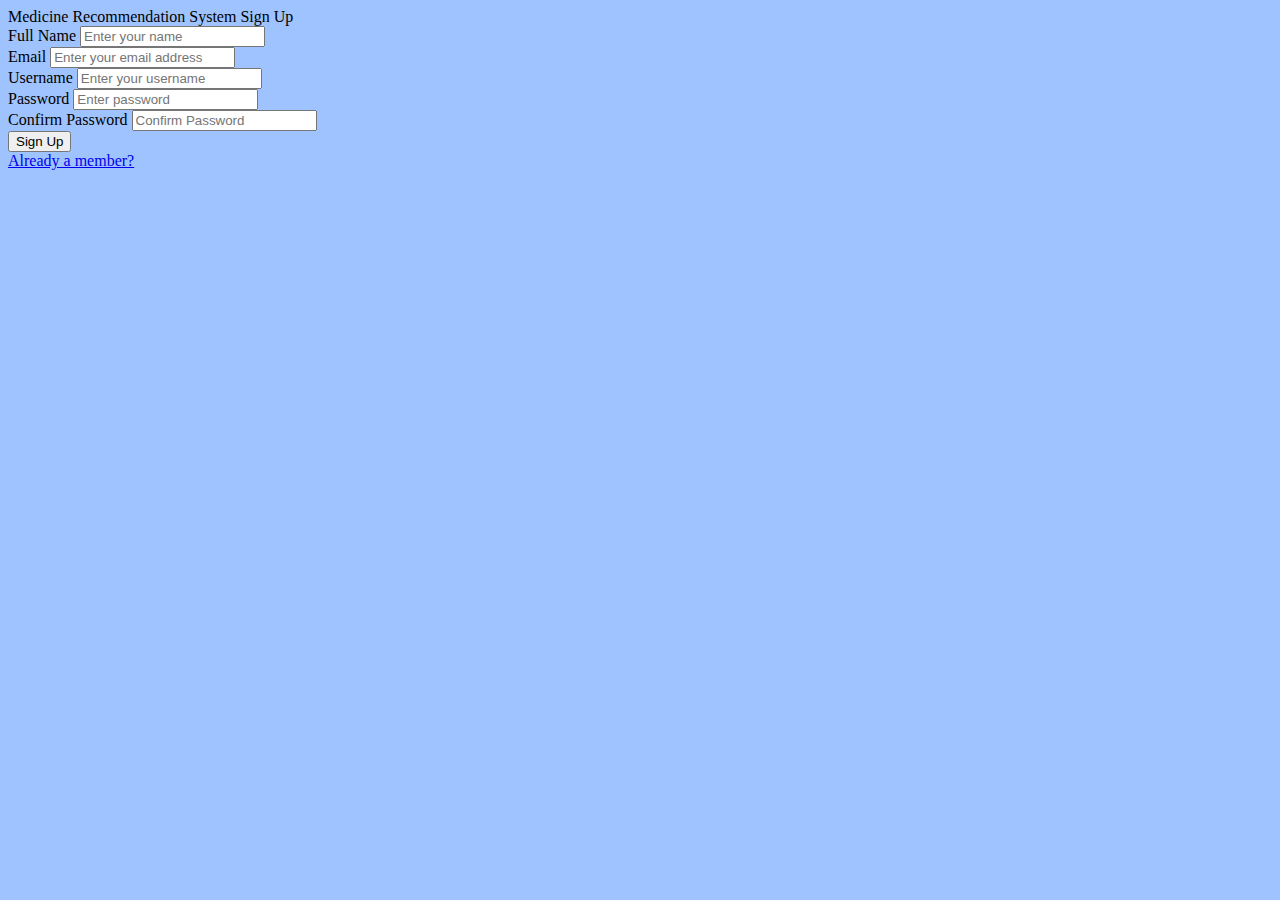
==== templates/index.html @ 9d31cfa1 "Added registration and login page" ====
<!DOCTYPE html>
<html lang="en">
<head>
	<title>Medicine Recommendation System</title>
	<meta charset="UTF-8">
	<meta name="viewport" content="width=device-width, initial-scale=1">
	<link rel="stylesheet" type="text/css" href="vendor/bootstrap/css/bootstrap.min.css">
	<link rel="preconnect" href="https://fonts.gstatic.com">
	<link href="https://fonts.googleapis.com/css2?family=Poppins:wght@200;300;400;500;600;700;900&display=swap" rel="stylesheet">
	<link rel="stylesheet" type="text/css" href="css/util.css">
	<link rel="stylesheet" type="text/css" href="css/main.css">
</head>
<body style="background-color: #9FC3FE;">
	
	<div class="limiter">
		<div class="container-login100">
			<div class="login100-more" style="background-image: url('images/bg-01.png');"></div>

			<div class="wrap-login100 p-l-50 p-r-50 p-t-50 p-b-50">
				<form class="login100-form validate-form">
					<span class="login100-form-title p-b-59">
						Medicine Recommendation System
					</span>
					<span class="login100-form-title1 p-b-59">
						Sign Up
					</span>

					<div class="wrap-input100 validate-input" data-validate="Name is required">
						<span class="label-input100">Full Name</span>
						<input class="input100" type="text" name="name" placeholder="Enter your name">
						<span class="focus-input100"></span>
					</div>

					<div class="wrap-input100 validate-input" data-validate = "Valid email is required: ex@abc.xyz">
						<span class="label-input100">Email</span>
						<input class="input100" type="text" name="email" placeholder="Enter your email address">
						<span class="focus-input100"></span>
					</div>

					<div class="wrap-input100 validate-input" data-validate="Username is required">
						<span class="label-input100">Username</span>
						<input class="input100" type="text" name="username" placeholder="Enter your username">
						<span class="focus-input100"></span>
					</div>

					<div class="wrap-input100 validate-input" data-validate = "Password is required">
						<span class="label-input100">Password</span>
						<input class="input100" type="text" name="pass" placeholder="Enter password">
						<span class="focus-input100"></span>
					</div>

					<div class="wrap-input100 validate-input" data-validate = "Enter password again">
						<span class="label-input100">Confirm Password</span>
						<input class="input100" type="text" name="repeat-pass" placeholder="Confirm Password">
						<span class="focus-input100"></span>
					</div>


					<div class="container-login100-form-btn">
						<div class="wrap-login100-form-btn">
							<div class="login100-form-bgbtn"></div>
							<button class="login100-form-btn">
								Sign Up
							</button>
						</div>

						<a href="login.html" class="dis-block txt3 hov1 p-r-30 p-t-10 p-b-10 p-l-30">
							Already a member?
							<i class="fa fa-long-arrow-right m-l-5"></i>
						</a>
					</div>
				</form>
			</div>
		</div>
	</div>
	
</body>
</html>
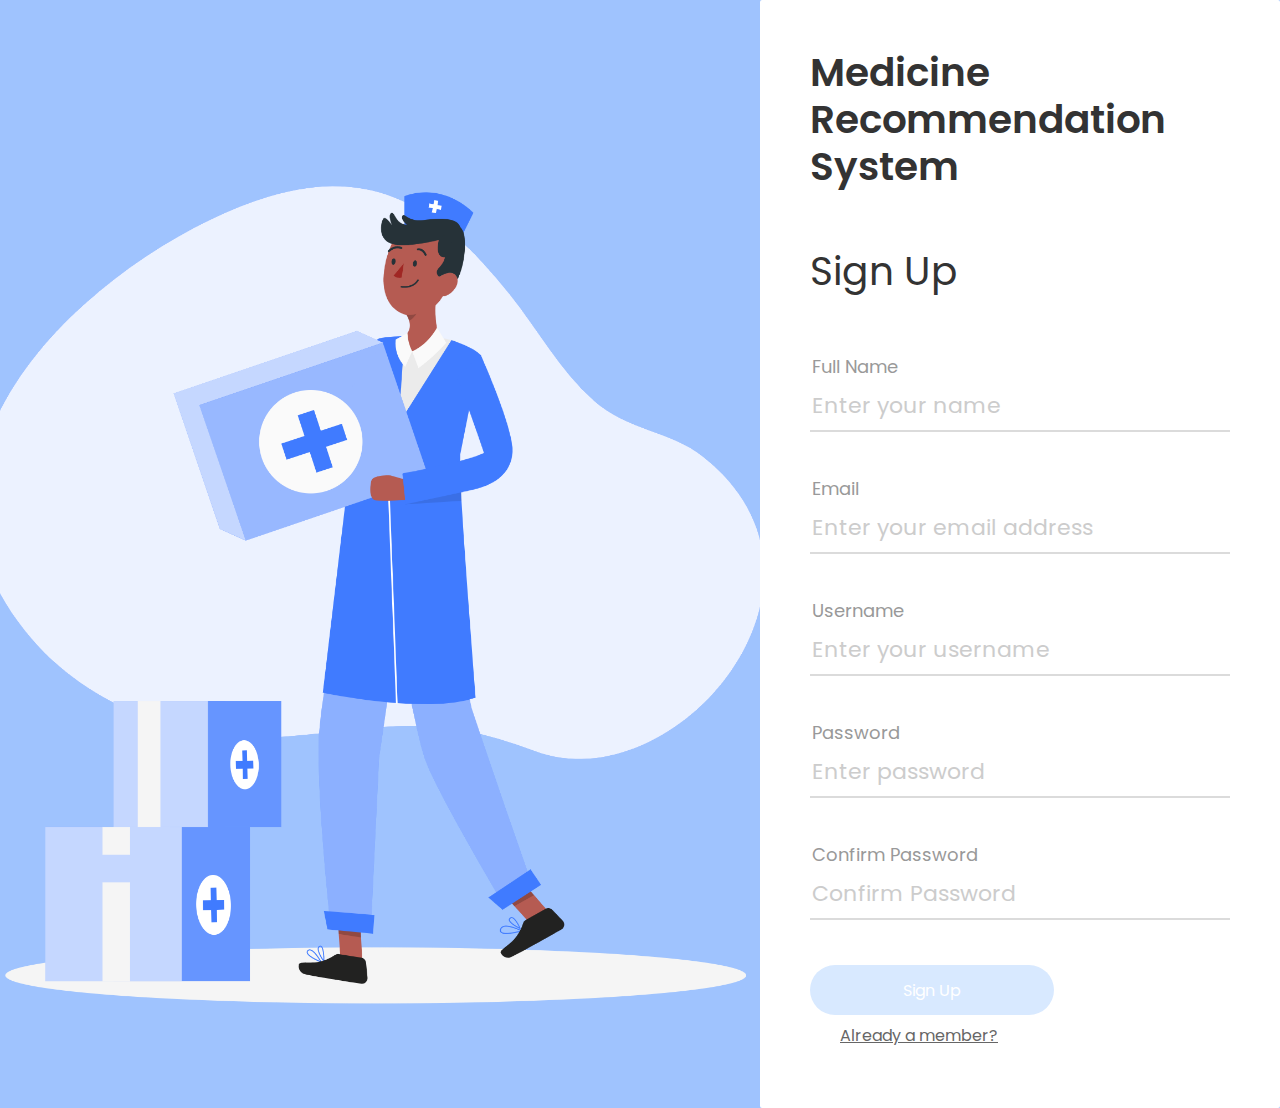
==== commit 7193ee99: "Connected Page" ====
--- a/templates/index.html
+++ b/templates/index.html
@@ -7,14 +7,14 @@
 	<link rel="stylesheet" type="text/css" href="vendor/bootstrap/css/bootstrap.min.css">
 	<link rel="preconnect" href="https://fonts.gstatic.com">
 	<link href="https://fonts.googleapis.com/css2?family=Poppins:wght@200;300;400;500;600;700;900&display=swap" rel="stylesheet">
-	<link rel="stylesheet" type="text/css" href="css/util.css">
-	<link rel="stylesheet" type="text/css" href="css/main.css">
+	<link rel="stylesheet" type="text/css" href="../static/util.css">
+	<link rel="stylesheet" type="text/css" href="../static/main.css">
 </head>
 <body style="background-color: #9FC3FE;">
 	
 	<div class="limiter">
 		<div class="container-login100">
-			<div class="login100-more" style="background-image: url('images/bg-01.png');"></div>
+			<div class="login100-more" style="background-image: url('../static/images/bg-01.png');"></div>
 
 			<div class="wrap-login100 p-l-50 p-r-50 p-t-50 p-b-50">
 				<form class="login100-form validate-form">
--- a/static/util.css
+++ b/static/util.css
@@ -0,0 +1,2993 @@
+/*[ FONT SIZE ]
+///////////////////////////////////////////////////////////
+*/
+.fs-1 {font-size: 1px;}
+.fs-2 {font-size: 2px;}
+.fs-3 {font-size: 3px;}
+.fs-4 {font-size: 4px;}
+.fs-5 {font-size: 5px;}
+.fs-6 {font-size: 6px;}
+.fs-7 {font-size: 7px;}
+.fs-8 {font-size: 8px;}
+.fs-9 {font-size: 9px;}
+.fs-10 {font-size: 10px;}
+.fs-11 {font-size: 11px;}
+.fs-12 {font-size: 12px;}
+.fs-13 {font-size: 13px;}
+.fs-14 {font-size: 14px;}
+.fs-15 {font-size: 15px;}
+.fs-16 {font-size: 16px;}
+.fs-17 {font-size: 17px;}
+.fs-18 {font-size: 18px;}
+.fs-19 {font-size: 19px;}
+.fs-20 {font-size: 20px;}
+.fs-21 {font-size: 21px;}
+.fs-22 {font-size: 22px;}
+.fs-23 {font-size: 23px;}
+.fs-24 {font-size: 24px;}
+.fs-25 {font-size: 25px;}
+.fs-26 {font-size: 26px;}
+.fs-27 {font-size: 27px;}
+.fs-28 {font-size: 28px;}
+.fs-29 {font-size: 29px;}
+.fs-30 {font-size: 30px;}
+.fs-31 {font-size: 31px;}
+.fs-32 {font-size: 32px;}
+.fs-33 {font-size: 33px;}
+.fs-34 {font-size: 34px;}
+.fs-35 {font-size: 35px;}
+.fs-36 {font-size: 36px;}
+.fs-37 {font-size: 37px;}
+.fs-38 {font-size: 38px;}
+.fs-39 {font-size: 39px;}
+.fs-40 {font-size: 40px;}
+.fs-41 {font-size: 41px;}
+.fs-42 {font-size: 42px;}
+.fs-43 {font-size: 43px;}
+.fs-44 {font-size: 44px;}
+.fs-45 {font-size: 45px;}
+.fs-46 {font-size: 46px;}
+.fs-47 {font-size: 47px;}
+.fs-48 {font-size: 48px;}
+.fs-49 {font-size: 49px;}
+.fs-50 {font-size: 50px;}
+.fs-51 {font-size: 51px;}
+.fs-52 {font-size: 52px;}
+.fs-53 {font-size: 53px;}
+.fs-54 {font-size: 54px;}
+.fs-55 {font-size: 55px;}
+.fs-56 {font-size: 56px;}
+.fs-57 {font-size: 57px;}
+.fs-58 {font-size: 58px;}
+.fs-59 {font-size: 59px;}
+.fs-60 {font-size: 60px;}
+.fs-61 {font-size: 61px;}
+.fs-62 {font-size: 62px;}
+.fs-63 {font-size: 63px;}
+.fs-64 {font-size: 64px;}
+.fs-65 {font-size: 65px;}
+.fs-66 {font-size: 66px;}
+.fs-67 {font-size: 67px;}
+.fs-68 {font-size: 68px;}
+.fs-69 {font-size: 69px;}
+.fs-70 {font-size: 70px;}
+.fs-71 {font-size: 71px;}
+.fs-72 {font-size: 72px;}
+.fs-73 {font-size: 73px;}
+.fs-74 {font-size: 74px;}
+.fs-75 {font-size: 75px;}
+.fs-76 {font-size: 76px;}
+.fs-77 {font-size: 77px;}
+.fs-78 {font-size: 78px;}
+.fs-79 {font-size: 79px;}
+.fs-80 {font-size: 80px;}
+.fs-81 {font-size: 81px;}
+.fs-82 {font-size: 82px;}
+.fs-83 {font-size: 83px;}
+.fs-84 {font-size: 84px;}
+.fs-85 {font-size: 85px;}
+.fs-86 {font-size: 86px;}
+.fs-87 {font-size: 87px;}
+.fs-88 {font-size: 88px;}
+.fs-89 {font-size: 89px;}
+.fs-90 {font-size: 90px;}
+.fs-91 {font-size: 91px;}
+.fs-92 {font-size: 92px;}
+.fs-93 {font-size: 93px;}
+.fs-94 {font-size: 94px;}
+.fs-95 {font-size: 95px;}
+.fs-96 {font-size: 96px;}
+.fs-97 {font-size: 97px;}
+.fs-98 {font-size: 98px;}
+.fs-99 {font-size: 99px;}
+.fs-100 {font-size: 100px;}
+.fs-101 {font-size: 101px;}
+.fs-102 {font-size: 102px;}
+.fs-103 {font-size: 103px;}
+.fs-104 {font-size: 104px;}
+.fs-105 {font-size: 105px;}
+.fs-106 {font-size: 106px;}
+.fs-107 {font-size: 107px;}
+.fs-108 {font-size: 108px;}
+.fs-109 {font-size: 109px;}
+.fs-110 {font-size: 110px;}
+.fs-111 {font-size: 111px;}
+.fs-112 {font-size: 112px;}
+.fs-113 {font-size: 113px;}
+.fs-114 {font-size: 114px;}
+.fs-115 {font-size: 115px;}
+.fs-116 {font-size: 116px;}
+.fs-117 {font-size: 117px;}
+.fs-118 {font-size: 118px;}
+.fs-119 {font-size: 119px;}
+.fs-120 {font-size: 120px;}
+.fs-121 {font-size: 121px;}
+.fs-122 {font-size: 122px;}
+.fs-123 {font-size: 123px;}
+.fs-124 {font-size: 124px;}
+.fs-125 {font-size: 125px;}
+.fs-126 {font-size: 126px;}
+.fs-127 {font-size: 127px;}
+.fs-128 {font-size: 128px;}
+.fs-129 {font-size: 129px;}
+.fs-130 {font-size: 130px;}
+.fs-131 {font-size: 131px;}
+.fs-132 {font-size: 132px;}
+.fs-133 {font-size: 133px;}
+.fs-134 {font-size: 134px;}
+.fs-135 {font-size: 135px;}
+.fs-136 {font-size: 136px;}
+.fs-137 {font-size: 137px;}
+.fs-138 {font-size: 138px;}
+.fs-139 {font-size: 139px;}
+.fs-140 {font-size: 140px;}
+.fs-141 {font-size: 141px;}
+.fs-142 {font-size: 142px;}
+.fs-143 {font-size: 143px;}
+.fs-144 {font-size: 144px;}
+.fs-145 {font-size: 145px;}
+.fs-146 {font-size: 146px;}
+.fs-147 {font-size: 147px;}
+.fs-148 {font-size: 148px;}
+.fs-149 {font-size: 149px;}
+.fs-150 {font-size: 150px;}
+.fs-151 {font-size: 151px;}
+.fs-152 {font-size: 152px;}
+.fs-153 {font-size: 153px;}
+.fs-154 {font-size: 154px;}
+.fs-155 {font-size: 155px;}
+.fs-156 {font-size: 156px;}
+.fs-157 {font-size: 157px;}
+.fs-158 {font-size: 158px;}
+.fs-159 {font-size: 159px;}
+.fs-160 {font-size: 160px;}
+.fs-161 {font-size: 161px;}
+.fs-162 {font-size: 162px;}
+.fs-163 {font-size: 163px;}
+.fs-164 {font-size: 164px;}
+.fs-165 {font-size: 165px;}
+.fs-166 {font-size: 166px;}
+.fs-167 {font-size: 167px;}
+.fs-168 {font-size: 168px;}
+.fs-169 {font-size: 169px;}
+.fs-170 {font-size: 170px;}
+.fs-171 {font-size: 171px;}
+.fs-172 {font-size: 172px;}
+.fs-173 {font-size: 173px;}
+.fs-174 {font-size: 174px;}
+.fs-175 {font-size: 175px;}
+.fs-176 {font-size: 176px;}
+.fs-177 {font-size: 177px;}
+.fs-178 {font-size: 178px;}
+.fs-179 {font-size: 179px;}
+.fs-180 {font-size: 180px;}
+.fs-181 {font-size: 181px;}
+.fs-182 {font-size: 182px;}
+.fs-183 {font-size: 183px;}
+.fs-184 {font-size: 184px;}
+.fs-185 {font-size: 185px;}
+.fs-186 {font-size: 186px;}
+.fs-187 {font-size: 187px;}
+.fs-188 {font-size: 188px;}
+.fs-189 {font-size: 189px;}
+.fs-190 {font-size: 190px;}
+.fs-191 {font-size: 191px;}
+.fs-192 {font-size: 192px;}
+.fs-193 {font-size: 193px;}
+.fs-194 {font-size: 194px;}
+.fs-195 {font-size: 195px;}
+.fs-196 {font-size: 196px;}
+.fs-197 {font-size: 197px;}
+.fs-198 {font-size: 198px;}
+.fs-199 {font-size: 199px;}
+.fs-200 {font-size: 200px;}
+
+/*[ PADDING ]
+///////////////////////////////////////////////////////////
+*/
+.p-t-0 {padding-top: 0px;}
+.p-t-1 {padding-top: 1px;}
+.p-t-2 {padding-top: 2px;}
+.p-t-3 {padding-top: 3px;}
+.p-t-4 {padding-top: 4px;}
+.p-t-5 {padding-top: 5px;}
+.p-t-6 {padding-top: 6px;}
+.p-t-7 {padding-top: 7px;}
+.p-t-8 {padding-top: 8px;}
+.p-t-9 {padding-top: 9px;}
+.p-t-10 {padding-top: 10px;}
+.p-t-11 {padding-top: 11px;}
+.p-t-12 {padding-top: 12px;}
+.p-t-13 {padding-top: 13px;}
+.p-t-14 {padding-top: 14px;}
+.p-t-15 {padding-top: 15px;}
+.p-t-16 {padding-top: 16px;}
+.p-t-17 {padding-top: 17px;}
+.p-t-18 {padding-top: 18px;}
+.p-t-19 {padding-top: 19px;}
+.p-t-20 {padding-top: 20px;}
+.p-t-21 {padding-top: 21px;}
+.p-t-22 {padding-top: 22px;}
+.p-t-23 {padding-top: 23px;}
+.p-t-24 {padding-top: 24px;}
+.p-t-25 {padding-top: 25px;}
+.p-t-26 {padding-top: 26px;}
+.p-t-27 {padding-top: 27px;}
+.p-t-28 {padding-top: 28px;}
+.p-t-29 {padding-top: 29px;}
+.p-t-30 {padding-top: 30px;}
+.p-t-31 {padding-top: 31px;}
+.p-t-32 {padding-top: 32px;}
+.p-t-33 {padding-top: 33px;}
+.p-t-34 {padding-top: 34px;}
+.p-t-35 {padding-top: 35px;}
+.p-t-36 {padding-top: 36px;}
+.p-t-37 {padding-top: 37px;}
+.p-t-38 {padding-top: 38px;}
+.p-t-39 {padding-top: 39px;}
+.p-t-40 {padding-top: 40px;}
+.p-t-41 {padding-top: 41px;}
+.p-t-42 {padding-top: 42px;}
+.p-t-43 {padding-top: 43px;}
+.p-t-44 {padding-top: 44px;}
+.p-t-45 {padding-top: 45px;}
+.p-t-46 {padding-top: 46px;}
+.p-t-47 {padding-top: 47px;}
+.p-t-48 {padding-top: 48px;}
+.p-t-49 {padding-top: 49px;}
+.p-t-50 {padding-top: 50px;}
+.p-t-51 {padding-top: 51px;}
+.p-t-52 {padding-top: 52px;}
+.p-t-53 {padding-top: 53px;}
+.p-t-54 {padding-top: 54px;}
+.p-t-55 {padding-top: 55px;}
+.p-t-56 {padding-top: 56px;}
+.p-t-57 {padding-top: 57px;}
+.p-t-58 {padding-top: 58px;}
+.p-t-59 {padding-top: 59px;}
+.p-t-60 {padding-top: 60px;}
+.p-t-61 {padding-top: 61px;}
+.p-t-62 {padding-top: 62px;}
+.p-t-63 {padding-top: 63px;}
+.p-t-64 {padding-top: 64px;}
+.p-t-65 {padding-top: 65px;}
+.p-t-66 {padding-top: 66px;}
+.p-t-67 {padding-top: 67px;}
+.p-t-68 {padding-top: 68px;}
+.p-t-69 {padding-top: 69px;}
+.p-t-70 {padding-top: 70px;}
+.p-t-71 {padding-top: 71px;}
+.p-t-72 {padding-top: 72px;}
+.p-t-73 {padding-top: 73px;}
+.p-t-74 {padding-top: 74px;}
+.p-t-75 {padding-top: 75px;}
+.p-t-76 {padding-top: 76px;}
+.p-t-77 {padding-top: 77px;}
+.p-t-78 {padding-top: 78px;}
+.p-t-79 {padding-top: 79px;}
+.p-t-80 {padding-top: 80px;}
+.p-t-81 {padding-top: 81px;}
+.p-t-82 {padding-top: 82px;}
+.p-t-83 {padding-top: 83px;}
+.p-t-84 {padding-top: 84px;}
+.p-t-85 {padding-top: 85px;}
+.p-t-86 {padding-top: 86px;}
+.p-t-87 {padding-top: 87px;}
+.p-t-88 {padding-top: 88px;}
+.p-t-89 {padding-top: 89px;}
+.p-t-90 {padding-top: 90px;}
+.p-t-91 {padding-top: 91px;}
+.p-t-92 {padding-top: 92px;}
+.p-t-93 {padding-top: 93px;}
+.p-t-94 {padding-top: 94px;}
+.p-t-95 {padding-top: 95px;}
+.p-t-96 {padding-top: 96px;}
+.p-t-97 {padding-top: 97px;}
+.p-t-98 {padding-top: 98px;}
+.p-t-99 {padding-top: 99px;}
+.p-t-100 {padding-top: 100px;}
+.p-t-101 {padding-top: 101px;}
+.p-t-102 {padding-top: 102px;}
+.p-t-103 {padding-top: 103px;}
+.p-t-104 {padding-top: 104px;}
+.p-t-105 {padding-top: 105px;}
+.p-t-106 {padding-top: 106px;}
+.p-t-107 {padding-top: 107px;}
+.p-t-108 {padding-top: 108px;}
+.p-t-109 {padding-top: 109px;}
+.p-t-110 {padding-top: 110px;}
+.p-t-111 {padding-top: 111px;}
+.p-t-112 {padding-top: 112px;}
+.p-t-113 {padding-top: 113px;}
+.p-t-114 {padding-top: 114px;}
+.p-t-115 {padding-top: 115px;}
+.p-t-116 {padding-top: 116px;}
+.p-t-117 {padding-top: 117px;}
+.p-t-118 {padding-top: 118px;}
+.p-t-119 {padding-top: 119px;}
+.p-t-120 {padding-top: 120px;}
+.p-t-121 {padding-top: 121px;}
+.p-t-122 {padding-top: 122px;}
+.p-t-123 {padding-top: 123px;}
+.p-t-124 {padding-top: 124px;}
+.p-t-125 {padding-top: 125px;}
+.p-t-126 {padding-top: 126px;}
+.p-t-127 {padding-top: 127px;}
+.p-t-128 {padding-top: 128px;}
+.p-t-129 {padding-top: 129px;}
+.p-t-130 {padding-top: 130px;}
+.p-t-131 {padding-top: 131px;}
+.p-t-132 {padding-top: 132px;}
+.p-t-133 {padding-top: 133px;}
+.p-t-134 {padding-top: 134px;}
+.p-t-135 {padding-top: 135px;}
+.p-t-136 {padding-top: 136px;}
+.p-t-137 {padding-top: 137px;}
+.p-t-138 {padding-top: 138px;}
+.p-t-139 {padding-top: 139px;}
+.p-t-140 {padding-top: 140px;}
+.p-t-141 {padding-top: 141px;}
+.p-t-142 {padding-top: 142px;}
+.p-t-143 {padding-top: 143px;}
+.p-t-144 {padding-top: 144px;}
+.p-t-145 {padding-top: 145px;}
+.p-t-146 {padding-top: 146px;}
+.p-t-147 {padding-top: 147px;}
+.p-t-148 {padding-top: 148px;}
+.p-t-149 {padding-top: 149px;}
+.p-t-150 {padding-top: 150px;}
+.p-t-151 {padding-top: 151px;}
+.p-t-152 {padding-top: 152px;}
+.p-t-153 {padding-top: 153px;}
+.p-t-154 {padding-top: 154px;}
+.p-t-155 {padding-top: 155px;}
+.p-t-156 {padding-top: 156px;}
+.p-t-157 {padding-top: 157px;}
+.p-t-158 {padding-top: 158px;}
+.p-t-159 {padding-top: 159px;}
+.p-t-160 {padding-top: 160px;}
+.p-t-161 {padding-top: 161px;}
+.p-t-162 {padding-top: 162px;}
+.p-t-163 {padding-top: 163px;}
+.p-t-164 {padding-top: 164px;}
+.p-t-165 {padding-top: 165px;}
+.p-t-166 {padding-top: 166px;}
+.p-t-167 {padding-top: 167px;}
+.p-t-168 {padding-top: 168px;}
+.p-t-169 {padding-top: 169px;}
+.p-t-170 {padding-top: 170px;}
+.p-t-171 {padding-top: 171px;}
+.p-t-172 {padding-top: 172px;}
+.p-t-173 {padding-top: 173px;}
+.p-t-174 {padding-top: 174px;}
+.p-t-175 {padding-top: 175px;}
+.p-t-176 {padding-top: 176px;}
+.p-t-177 {padding-top: 177px;}
+.p-t-178 {padding-top: 178px;}
+.p-t-179 {padding-top: 179px;}
+.p-t-180 {padding-top: 180px;}
+.p-t-181 {padding-top: 181px;}
+.p-t-182 {padding-top: 182px;}
+.p-t-183 {padding-top: 183px;}
+.p-t-184 {padding-top: 184px;}
+.p-t-185 {padding-top: 185px;}
+.p-t-186 {padding-top: 186px;}
+.p-t-187 {padding-top: 187px;}
+.p-t-188 {padding-top: 188px;}
+.p-t-189 {padding-top: 189px;}
+.p-t-190 {padding-top: 190px;}
+.p-t-191 {padding-top: 191px;}
+.p-t-192 {padding-top: 192px;}
+.p-t-193 {padding-top: 193px;}
+.p-t-194 {padding-top: 194px;}
+.p-t-195 {padding-top: 195px;}
+.p-t-196 {padding-top: 196px;}
+.p-t-197 {padding-top: 197px;}
+.p-t-198 {padding-top: 198px;}
+.p-t-199 {padding-top: 199px;}
+.p-t-200 {padding-top: 200px;}
+.p-t-201 {padding-top: 201px;}
+.p-t-202 {padding-top: 202px;}
+.p-t-203 {padding-top: 203px;}
+.p-t-204 {padding-top: 204px;}
+.p-t-205 {padding-top: 205px;}
+.p-t-206 {padding-top: 206px;}
+.p-t-207 {padding-top: 207px;}
+.p-t-208 {padding-top: 208px;}
+.p-t-209 {padding-top: 209px;}
+.p-t-210 {padding-top: 210px;}
+.p-t-211 {padding-top: 211px;}
+.p-t-212 {padding-top: 212px;}
+.p-t-213 {padding-top: 213px;}
+.p-t-214 {padding-top: 214px;}
+.p-t-215 {padding-top: 215px;}
+.p-t-216 {padding-top: 216px;}
+.p-t-217 {padding-top: 217px;}
+.p-t-218 {padding-top: 218px;}
+.p-t-219 {padding-top: 219px;}
+.p-t-220 {padding-top: 220px;}
+.p-t-221 {padding-top: 221px;}
+.p-t-222 {padding-top: 222px;}
+.p-t-223 {padding-top: 223px;}
+.p-t-224 {padding-top: 224px;}
+.p-t-225 {padding-top: 225px;}
+.p-t-226 {padding-top: 226px;}
+.p-t-227 {padding-top: 227px;}
+.p-t-228 {padding-top: 228px;}
+.p-t-229 {padding-top: 229px;}
+.p-t-230 {padding-top: 230px;}
+.p-t-231 {padding-top: 231px;}
+.p-t-232 {padding-top: 232px;}
+.p-t-233 {padding-top: 233px;}
+.p-t-234 {padding-top: 234px;}
+.p-t-235 {padding-top: 235px;}
+.p-t-236 {padding-top: 236px;}
+.p-t-237 {padding-top: 237px;}
+.p-t-238 {padding-top: 238px;}
+.p-t-239 {padding-top: 239px;}
+.p-t-240 {padding-top: 240px;}
+.p-t-241 {padding-top: 241px;}
+.p-t-242 {padding-top: 242px;}
+.p-t-243 {padding-top: 243px;}
+.p-t-244 {padding-top: 244px;}
+.p-t-245 {padding-top: 245px;}
+.p-t-246 {padding-top: 246px;}
+.p-t-247 {padding-top: 247px;}
+.p-t-248 {padding-top: 248px;}
+.p-t-249 {padding-top: 249px;}
+.p-t-250 {padding-top: 250px;}
+.p-b-0 {padding-bottom: 0px;}
+.p-b-1 {padding-bottom: 1px;}
+.p-b-2 {padding-bottom: 2px;}
+.p-b-3 {padding-bottom: 3px;}
+.p-b-4 {padding-bottom: 4px;}
+.p-b-5 {padding-bottom: 5px;}
+.p-b-6 {padding-bottom: 6px;}
+.p-b-7 {padding-bottom: 7px;}
+.p-b-8 {padding-bottom: 8px;}
+.p-b-9 {padding-bottom: 9px;}
+.p-b-10 {padding-bottom: 10px;}
+.p-b-11 {padding-bottom: 11px;}
+.p-b-12 {padding-bottom: 12px;}
+.p-b-13 {padding-bottom: 13px;}
+.p-b-14 {padding-bottom: 14px;}
+.p-b-15 {padding-bottom: 15px;}
+.p-b-16 {padding-bottom: 16px;}
+.p-b-17 {padding-bottom: 17px;}
+.p-b-18 {padding-bottom: 18px;}
+.p-b-19 {padding-bottom: 19px;}
+.p-b-20 {padding-bottom: 20px;}
+.p-b-21 {padding-bottom: 21px;}
+.p-b-22 {padding-bottom: 22px;}
+.p-b-23 {padding-bottom: 23px;}
+.p-b-24 {padding-bottom: 24px;}
+.p-b-25 {padding-bottom: 25px;}
+.p-b-26 {padding-bottom: 26px;}
+.p-b-27 {padding-bottom: 27px;}
+.p-b-28 {padding-bottom: 28px;}
+.p-b-29 {padding-bottom: 29px;}
+.p-b-30 {padding-bottom: 30px;}
+.p-b-31 {padding-bottom: 31px;}
+.p-b-32 {padding-bottom: 32px;}
+.p-b-33 {padding-bottom: 33px;}
+.p-b-34 {padding-bottom: 34px;}
+.p-b-35 {padding-bottom: 35px;}
+.p-b-36 {padding-bottom: 36px;}
+.p-b-37 {padding-bottom: 37px;}
+.p-b-38 {padding-bottom: 38px;}
+.p-b-39 {padding-bottom: 39px;}
+.p-b-40 {padding-bottom: 40px;}
+.p-b-41 {padding-bottom: 41px;}
+.p-b-42 {padding-bottom: 42px;}
+.p-b-43 {padding-bottom: 43px;}
+.p-b-44 {padding-bottom: 44px;}
+.p-b-45 {padding-bottom: 45px;}
+.p-b-46 {padding-bottom: 46px;}
+.p-b-47 {padding-bottom: 47px;}
+.p-b-48 {padding-bottom: 48px;}
+.p-b-49 {padding-bottom: 49px;}
+.p-b-50 {padding-bottom: 50px;}
+.p-b-51 {padding-bottom: 51px;}
+.p-b-52 {padding-bottom: 52px;}
+.p-b-53 {padding-bottom: 53px;}
+.p-b-54 {padding-bottom: 54px;}
+.p-b-55 {padding-bottom: 55px;}
+.p-b-56 {padding-bottom: 56px;}
+.p-b-57 {padding-bottom: 57px;}
+.p-b-58 {padding-bottom: 58px;}
+.p-b-59 {padding-bottom: 59px;}
+.p-b-60 {padding-bottom: 60px;}
+.p-b-61 {padding-bottom: 61px;}
+.p-b-62 {padding-bottom: 62px;}
+.p-b-63 {padding-bottom: 63px;}
+.p-b-64 {padding-bottom: 64px;}
+.p-b-65 {padding-bottom: 65px;}
+.p-b-66 {padding-bottom: 66px;}
+.p-b-67 {padding-bottom: 67px;}
+.p-b-68 {padding-bottom: 68px;}
+.p-b-69 {padding-bottom: 69px;}
+.p-b-70 {padding-bottom: 70px;}
+.p-b-71 {padding-bottom: 71px;}
+.p-b-72 {padding-bottom: 72px;}
+.p-b-73 {padding-bottom: 73px;}
+.p-b-74 {padding-bottom: 74px;}
+.p-b-75 {padding-bottom: 75px;}
+.p-b-76 {padding-bottom: 76px;}
+.p-b-77 {padding-bottom: 77px;}
+.p-b-78 {padding-bottom: 78px;}
+.p-b-79 {padding-bottom: 79px;}
+.p-b-80 {padding-bottom: 80px;}
+.p-b-81 {padding-bottom: 81px;}
+.p-b-82 {padding-bottom: 82px;}
+.p-b-83 {padding-bottom: 83px;}
+.p-b-84 {padding-bottom: 84px;}
+.p-b-85 {padding-bottom: 85px;}
+.p-b-86 {padding-bottom: 86px;}
+.p-b-87 {padding-bottom: 87px;}
+.p-b-88 {padding-bottom: 88px;}
+.p-b-89 {padding-bottom: 89px;}
+.p-b-90 {padding-bottom: 90px;}
+.p-b-91 {padding-bottom: 91px;}
+.p-b-92 {padding-bottom: 92px;}
+.p-b-93 {padding-bottom: 93px;}
+.p-b-94 {padding-bottom: 94px;}
+.p-b-95 {padding-bottom: 95px;}
+.p-b-96 {padding-bottom: 96px;}
+.p-b-97 {padding-bottom: 97px;}
+.p-b-98 {padding-bottom: 98px;}
+.p-b-99 {padding-bottom: 99px;}
+.p-b-100 {padding-bottom: 100px;}
+.p-b-101 {padding-bottom: 101px;}
+.p-b-102 {padding-bottom: 102px;}
+.p-b-103 {padding-bottom: 103px;}
+.p-b-104 {padding-bottom: 104px;}
+.p-b-105 {padding-bottom: 105px;}
+.p-b-106 {padding-bottom: 106px;}
+.p-b-107 {padding-bottom: 107px;}
+.p-b-108 {padding-bottom: 108px;}
+.p-b-109 {padding-bottom: 109px;}
+.p-b-110 {padding-bottom: 110px;}
+.p-b-111 {padding-bottom: 111px;}
+.p-b-112 {padding-bottom: 112px;}
+.p-b-113 {padding-bottom: 113px;}
+.p-b-114 {padding-bottom: 114px;}
+.p-b-115 {padding-bottom: 115px;}
+.p-b-116 {padding-bottom: 116px;}
+.p-b-117 {padding-bottom: 117px;}
+.p-b-118 {padding-bottom: 118px;}
+.p-b-119 {padding-bottom: 119px;}
+.p-b-120 {padding-bottom: 120px;}
+.p-b-121 {padding-bottom: 121px;}
+.p-b-122 {padding-bottom: 122px;}
+.p-b-123 {padding-bottom: 123px;}
+.p-b-124 {padding-bottom: 124px;}
+.p-b-125 {padding-bottom: 125px;}
+.p-b-126 {padding-bottom: 126px;}
+.p-b-127 {padding-bottom: 127px;}
+.p-b-128 {padding-bottom: 128px;}
+.p-b-129 {padding-bottom: 129px;}
+.p-b-130 {padding-bottom: 130px;}
+.p-b-131 {padding-bottom: 131px;}
+.p-b-132 {padding-bottom: 132px;}
+.p-b-133 {padding-bottom: 133px;}
+.p-b-134 {padding-bottom: 134px;}
+.p-b-135 {padding-bottom: 135px;}
+.p-b-136 {padding-bottom: 136px;}
+.p-b-137 {padding-bottom: 137px;}
+.p-b-138 {padding-bottom: 138px;}
+.p-b-139 {padding-bottom: 139px;}
+.p-b-140 {padding-bottom: 140px;}
+.p-b-141 {padding-bottom: 141px;}
+.p-b-142 {padding-bottom: 142px;}
+.p-b-143 {padding-bottom: 143px;}
+.p-b-144 {padding-bottom: 144px;}
+.p-b-145 {padding-bottom: 145px;}
+.p-b-146 {padding-bottom: 146px;}
+.p-b-147 {padding-bottom: 147px;}
+.p-b-148 {padding-bottom: 148px;}
+.p-b-149 {padding-bottom: 149px;}
+.p-b-150 {padding-bottom: 150px;}
+.p-b-151 {padding-bottom: 151px;}
+.p-b-152 {padding-bottom: 152px;}
+.p-b-153 {padding-bottom: 153px;}
+.p-b-154 {padding-bottom: 154px;}
+.p-b-155 {padding-bottom: 155px;}
+.p-b-156 {padding-bottom: 156px;}
+.p-b-157 {padding-bottom: 157px;}
+.p-b-158 {padding-bottom: 158px;}
+.p-b-159 {padding-bottom: 159px;}
+.p-b-160 {padding-bottom: 160px;}
+.p-b-161 {padding-bottom: 161px;}
+.p-b-162 {padding-bottom: 162px;}
+.p-b-163 {padding-bottom: 163px;}
+.p-b-164 {padding-bottom: 164px;}
+.p-b-165 {padding-bottom: 165px;}
+.p-b-166 {padding-bottom: 166px;}
+.p-b-167 {padding-bottom: 167px;}
+.p-b-168 {padding-bottom: 168px;}
+.p-b-169 {padding-bottom: 169px;}
+.p-b-170 {padding-bottom: 170px;}
+.p-b-171 {padding-bottom: 171px;}
+.p-b-172 {padding-bottom: 172px;}
+.p-b-173 {padding-bottom: 173px;}
+.p-b-174 {padding-bottom: 174px;}
+.p-b-175 {padding-bottom: 175px;}
+.p-b-176 {padding-bottom: 176px;}
+.p-b-177 {padding-bottom: 177px;}
+.p-b-178 {padding-bottom: 178px;}
+.p-b-179 {padding-bottom: 179px;}
+.p-b-180 {padding-bottom: 180px;}
+.p-b-181 {padding-bottom: 181px;}
+.p-b-182 {padding-bottom: 182px;}
+.p-b-183 {padding-bottom: 183px;}
+.p-b-184 {padding-bottom: 184px;}
+.p-b-185 {padding-bottom: 185px;}
+.p-b-186 {padding-bottom: 186px;}
+.p-b-187 {padding-bottom: 187px;}
+.p-b-188 {padding-bottom: 188px;}
+.p-b-189 {padding-bottom: 189px;}
+.p-b-190 {padding-bottom: 190px;}
+.p-b-191 {padding-bottom: 191px;}
+.p-b-192 {padding-bottom: 192px;}
+.p-b-193 {padding-bottom: 193px;}
+.p-b-194 {padding-bottom: 194px;}
+.p-b-195 {padding-bottom: 195px;}
+.p-b-196 {padding-bottom: 196px;}
+.p-b-197 {padding-bottom: 197px;}
+.p-b-198 {padding-bottom: 198px;}
+.p-b-199 {padding-bottom: 199px;}
+.p-b-200 {padding-bottom: 200px;}
+.p-b-201 {padding-bottom: 201px;}
+.p-b-202 {padding-bottom: 202px;}
+.p-b-203 {padding-bottom: 203px;}
+.p-b-204 {padding-bottom: 204px;}
+.p-b-205 {padding-bottom: 205px;}
+.p-b-206 {padding-bottom: 206px;}
+.p-b-207 {padding-bottom: 207px;}
+.p-b-208 {padding-bottom: 208px;}
+.p-b-209 {padding-bottom: 209px;}
+.p-b-210 {padding-bottom: 210px;}
+.p-b-211 {padding-bottom: 211px;}
+.p-b-212 {padding-bottom: 212px;}
+.p-b-213 {padding-bottom: 213px;}
+.p-b-214 {padding-bottom: 214px;}
+.p-b-215 {padding-bottom: 215px;}
+.p-b-216 {padding-bottom: 216px;}
+.p-b-217 {padding-bottom: 217px;}
+.p-b-218 {padding-bottom: 218px;}
+.p-b-219 {padding-bottom: 219px;}
+.p-b-220 {padding-bottom: 220px;}
+.p-b-221 {padding-bottom: 221px;}
+.p-b-222 {padding-bottom: 222px;}
+.p-b-223 {padding-bottom: 223px;}
+.p-b-224 {padding-bottom: 224px;}
+.p-b-225 {padding-bottom: 225px;}
+.p-b-226 {padding-bottom: 226px;}
+.p-b-227 {padding-bottom: 227px;}
+.p-b-228 {padding-bottom: 228px;}
+.p-b-229 {padding-bottom: 229px;}
+.p-b-230 {padding-bottom: 230px;}
+.p-b-231 {padding-bottom: 231px;}
+.p-b-232 {padding-bottom: 232px;}
+.p-b-233 {padding-bottom: 233px;}
+.p-b-234 {padding-bottom: 234px;}
+.p-b-235 {padding-bottom: 235px;}
+.p-b-236 {padding-bottom: 236px;}
+.p-b-237 {padding-bottom: 237px;}
+.p-b-238 {padding-bottom: 238px;}
+.p-b-239 {padding-bottom: 239px;}
+.p-b-240 {padding-bottom: 240px;}
+.p-b-241 {padding-bottom: 241px;}
+.p-b-242 {padding-bottom: 242px;}
+.p-b-243 {padding-bottom: 243px;}
+.p-b-244 {padding-bottom: 244px;}
+.p-b-245 {padding-bottom: 245px;}
+.p-b-246 {padding-bottom: 246px;}
+.p-b-247 {padding-bottom: 247px;}
+.p-b-248 {padding-bottom: 248px;}
+.p-b-249 {padding-bottom: 249px;}
+.p-b-250 {padding-bottom: 250px;}
+.p-l-0 {padding-left: 0px;}
+.p-l-1 {padding-left: 1px;}
+.p-l-2 {padding-left: 2px;}
+.p-l-3 {padding-left: 3px;}
+.p-l-4 {padding-left: 4px;}
+.p-l-5 {padding-left: 5px;}
+.p-l-6 {padding-left: 6px;}
+.p-l-7 {padding-left: 7px;}
+.p-l-8 {padding-left: 8px;}
+.p-l-9 {padding-left: 9px;}
+.p-l-10 {padding-left: 10px;}
+.p-l-11 {padding-left: 11px;}
+.p-l-12 {padding-left: 12px;}
+.p-l-13 {padding-left: 13px;}
+.p-l-14 {padding-left: 14px;}
+.p-l-15 {padding-left: 15px;}
+.p-l-16 {padding-left: 16px;}
+.p-l-17 {padding-left: 17px;}
+.p-l-18 {padding-left: 18px;}
+.p-l-19 {padding-left: 19px;}
+.p-l-20 {padding-left: 20px;}
+.p-l-21 {padding-left: 21px;}
+.p-l-22 {padding-left: 22px;}
+.p-l-23 {padding-left: 23px;}
+.p-l-24 {padding-left: 24px;}
+.p-l-25 {padding-left: 25px;}
+.p-l-26 {padding-left: 26px;}
+.p-l-27 {padding-left: 27px;}
+.p-l-28 {padding-left: 28px;}
+.p-l-29 {padding-left: 29px;}
+.p-l-30 {padding-left: 30px;}
+.p-l-31 {padding-left: 31px;}
+.p-l-32 {padding-left: 32px;}
+.p-l-33 {padding-left: 33px;}
+.p-l-34 {padding-left: 34px;}
+.p-l-35 {padding-left: 35px;}
+.p-l-36 {padding-left: 36px;}
+.p-l-37 {padding-left: 37px;}
+.p-l-38 {padding-left: 38px;}
+.p-l-39 {padding-left: 39px;}
+.p-l-40 {padding-left: 40px;}
+.p-l-41 {padding-left: 41px;}
+.p-l-42 {padding-left: 42px;}
+.p-l-43 {padding-left: 43px;}
+.p-l-44 {padding-left: 44px;}
+.p-l-45 {padding-left: 45px;}
+.p-l-46 {padding-left: 46px;}
+.p-l-47 {padding-left: 47px;}
+.p-l-48 {padding-left: 48px;}
+.p-l-49 {padding-left: 49px;}
+.p-l-50 {padding-left: 50px;}
+.p-l-51 {padding-left: 51px;}
+.p-l-52 {padding-left: 52px;}
+.p-l-53 {padding-left: 53px;}
+.p-l-54 {padding-left: 54px;}
+.p-l-55 {padding-left: 55px;}
+.p-l-56 {padding-left: 56px;}
+.p-l-57 {padding-left: 57px;}
+.p-l-58 {padding-left: 58px;}
+.p-l-59 {padding-left: 59px;}
+.p-l-60 {padding-left: 60px;}
+.p-l-61 {padding-left: 61px;}
+.p-l-62 {padding-left: 62px;}
+.p-l-63 {padding-left: 63px;}
+.p-l-64 {padding-left: 64px;}
+.p-l-65 {padding-left: 65px;}
+.p-l-66 {padding-left: 66px;}
+.p-l-67 {padding-left: 67px;}
+.p-l-68 {padding-left: 68px;}
+.p-l-69 {padding-left: 69px;}
+.p-l-70 {padding-left: 70px;}
+.p-l-71 {padding-left: 71px;}
+.p-l-72 {padding-left: 72px;}
+.p-l-73 {padding-left: 73px;}
+.p-l-74 {padding-left: 74px;}
+.p-l-75 {padding-left: 75px;}
+.p-l-76 {padding-left: 76px;}
+.p-l-77 {padding-left: 77px;}
+.p-l-78 {padding-left: 78px;}
+.p-l-79 {padding-left: 79px;}
+.p-l-80 {padding-left: 80px;}
+.p-l-81 {padding-left: 81px;}
+.p-l-82 {padding-left: 82px;}
+.p-l-83 {padding-left: 83px;}
+.p-l-84 {padding-left: 84px;}
+.p-l-85 {padding-left: 85px;}
+.p-l-86 {padding-left: 86px;}
+.p-l-87 {padding-left: 87px;}
+.p-l-88 {padding-left: 88px;}
+.p-l-89 {padding-left: 89px;}
+.p-l-90 {padding-left: 90px;}
+.p-l-91 {padding-left: 91px;}
+.p-l-92 {padding-left: 92px;}
+.p-l-93 {padding-left: 93px;}
+.p-l-94 {padding-left: 94px;}
+.p-l-95 {padding-left: 95px;}
+.p-l-96 {padding-left: 96px;}
+.p-l-97 {padding-left: 97px;}
+.p-l-98 {padding-left: 98px;}
+.p-l-99 {padding-left: 99px;}
+.p-l-100 {padding-left: 100px;}
+.p-l-101 {padding-left: 101px;}
+.p-l-102 {padding-left: 102px;}
+.p-l-103 {padding-left: 103px;}
+.p-l-104 {padding-left: 104px;}
+.p-l-105 {padding-left: 105px;}
+.p-l-106 {padding-left: 106px;}
+.p-l-107 {padding-left: 107px;}
+.p-l-108 {padding-left: 108px;}
+.p-l-109 {padding-left: 109px;}
+.p-l-110 {padding-left: 110px;}
+.p-l-111 {padding-left: 111px;}
+.p-l-112 {padding-left: 112px;}
+.p-l-113 {padding-left: 113px;}
+.p-l-114 {padding-left: 114px;}
+.p-l-115 {padding-left: 115px;}
+.p-l-116 {padding-left: 116px;}
+.p-l-117 {padding-left: 117px;}
+.p-l-118 {padding-left: 118px;}
+.p-l-119 {padding-left: 119px;}
+.p-l-120 {padding-left: 120px;}
+.p-l-121 {padding-left: 121px;}
+.p-l-122 {padding-left: 122px;}
+.p-l-123 {padding-left: 123px;}
+.p-l-124 {padding-left: 124px;}
+.p-l-125 {padding-left: 125px;}
+.p-l-126 {padding-left: 126px;}
+.p-l-127 {padding-left: 127px;}
+.p-l-128 {padding-left: 128px;}
+.p-l-129 {padding-left: 129px;}
+.p-l-130 {padding-left: 130px;}
+.p-l-131 {padding-left: 131px;}
+.p-l-132 {padding-left: 132px;}
+.p-l-133 {padding-left: 133px;}
+.p-l-134 {padding-left: 134px;}
+.p-l-135 {padding-left: 135px;}
+.p-l-136 {padding-left: 136px;}
+.p-l-137 {padding-left: 137px;}
+.p-l-138 {padding-left: 138px;}
+.p-l-139 {padding-left: 139px;}
+.p-l-140 {padding-left: 140px;}
+.p-l-141 {padding-left: 141px;}
+.p-l-142 {padding-left: 142px;}
+.p-l-143 {padding-left: 143px;}
+.p-l-144 {padding-left: 144px;}
+.p-l-145 {padding-left: 145px;}
+.p-l-146 {padding-left: 146px;}
+.p-l-147 {padding-left: 147px;}
+.p-l-148 {padding-left: 148px;}
+.p-l-149 {padding-left: 149px;}
+.p-l-150 {padding-left: 150px;}
+.p-l-151 {padding-left: 151px;}
+.p-l-152 {padding-left: 152px;}
+.p-l-153 {padding-left: 153px;}
+.p-l-154 {padding-left: 154px;}
+.p-l-155 {padding-left: 155px;}
+.p-l-156 {padding-left: 156px;}
+.p-l-157 {padding-left: 157px;}
+.p-l-158 {padding-left: 158px;}
+.p-l-159 {padding-left: 159px;}
+.p-l-160 {padding-left: 160px;}
+.p-l-161 {padding-left: 161px;}
+.p-l-162 {padding-left: 162px;}
+.p-l-163 {padding-left: 163px;}
+.p-l-164 {padding-left: 164px;}
+.p-l-165 {padding-left: 165px;}
+.p-l-166 {padding-left: 166px;}
+.p-l-167 {padding-left: 167px;}
+.p-l-168 {padding-left: 168px;}
+.p-l-169 {padding-left: 169px;}
+.p-l-170 {padding-left: 170px;}
+.p-l-171 {padding-left: 171px;}
+.p-l-172 {padding-left: 172px;}
+.p-l-173 {padding-left: 173px;}
+.p-l-174 {padding-left: 174px;}
+.p-l-175 {padding-left: 175px;}
+.p-l-176 {padding-left: 176px;}
+.p-l-177 {padding-left: 177px;}
+.p-l-178 {padding-left: 178px;}
+.p-l-179 {padding-left: 179px;}
+.p-l-180 {padding-left: 180px;}
+.p-l-181 {padding-left: 181px;}
+.p-l-182 {padding-left: 182px;}
+.p-l-183 {padding-left: 183px;}
+.p-l-184 {padding-left: 184px;}
+.p-l-185 {padding-left: 185px;}
+.p-l-186 {padding-left: 186px;}
+.p-l-187 {padding-left: 187px;}
+.p-l-188 {padding-left: 188px;}
+.p-l-189 {padding-left: 189px;}
+.p-l-190 {padding-left: 190px;}
+.p-l-191 {padding-left: 191px;}
+.p-l-192 {padding-left: 192px;}
+.p-l-193 {padding-left: 193px;}
+.p-l-194 {padding-left: 194px;}
+.p-l-195 {padding-left: 195px;}
+.p-l-196 {padding-left: 196px;}
+.p-l-197 {padding-left: 197px;}
+.p-l-198 {padding-left: 198px;}
+.p-l-199 {padding-left: 199px;}
+.p-l-200 {padding-left: 200px;}
+.p-l-201 {padding-left: 201px;}
+.p-l-202 {padding-left: 202px;}
+.p-l-203 {padding-left: 203px;}
+.p-l-204 {padding-left: 204px;}
+.p-l-205 {padding-left: 205px;}
+.p-l-206 {padding-left: 206px;}
+.p-l-207 {padding-left: 207px;}
+.p-l-208 {padding-left: 208px;}
+.p-l-209 {padding-left: 209px;}
+.p-l-210 {padding-left: 210px;}
+.p-l-211 {padding-left: 211px;}
+.p-l-212 {padding-left: 212px;}
+.p-l-213 {padding-left: 213px;}
+.p-l-214 {padding-left: 214px;}
+.p-l-215 {padding-left: 215px;}
+.p-l-216 {padding-left: 216px;}
+.p-l-217 {padding-left: 217px;}
+.p-l-218 {padding-left: 218px;}
+.p-l-219 {padding-left: 219px;}
+.p-l-220 {padding-left: 220px;}
+.p-l-221 {padding-left: 221px;}
+.p-l-222 {padding-left: 222px;}
+.p-l-223 {padding-left: 223px;}
+.p-l-224 {padding-left: 224px;}
+.p-l-225 {padding-left: 225px;}
+.p-l-226 {padding-left: 226px;}
+.p-l-227 {padding-left: 227px;}
+.p-l-228 {padding-left: 228px;}
+.p-l-229 {padding-left: 229px;}
+.p-l-230 {padding-left: 230px;}
+.p-l-231 {padding-left: 231px;}
+.p-l-232 {padding-left: 232px;}
+.p-l-233 {padding-left: 233px;}
+.p-l-234 {padding-left: 234px;}
+.p-l-235 {padding-left: 235px;}
+.p-l-236 {padding-left: 236px;}
+.p-l-237 {padding-left: 237px;}
+.p-l-238 {padding-left: 238px;}
+.p-l-239 {padding-left: 239px;}
+.p-l-240 {padding-left: 240px;}
+.p-l-241 {padding-left: 241px;}
+.p-l-242 {padding-left: 242px;}
+.p-l-243 {padding-left: 243px;}
+.p-l-244 {padding-left: 244px;}
+.p-l-245 {padding-left: 245px;}
+.p-l-246 {padding-left: 246px;}
+.p-l-247 {padding-left: 247px;}
+.p-l-248 {padding-left: 248px;}
+.p-l-249 {padding-left: 249px;}
+.p-l-250 {padding-left: 250px;}
+.p-r-0 {padding-right: 0px;}
+.p-r-1 {padding-right: 1px;}
+.p-r-2 {padding-right: 2px;}
+.p-r-3 {padding-right: 3px;}
+.p-r-4 {padding-right: 4px;}
+.p-r-5 {padding-right: 5px;}
+.p-r-6 {padding-right: 6px;}
+.p-r-7 {padding-right: 7px;}
+.p-r-8 {padding-right: 8px;}
+.p-r-9 {padding-right: 9px;}
+.p-r-10 {padding-right: 10px;}
+.p-r-11 {padding-right: 11px;}
+.p-r-12 {padding-right: 12px;}
+.p-r-13 {padding-right: 13px;}
+.p-r-14 {padding-right: 14px;}
+.p-r-15 {padding-right: 15px;}
+.p-r-16 {padding-right: 16px;}
+.p-r-17 {padding-right: 17px;}
+.p-r-18 {padding-right: 18px;}
+.p-r-19 {padding-right: 19px;}
+.p-r-20 {padding-right: 20px;}
+.p-r-21 {padding-right: 21px;}
+.p-r-22 {padding-right: 22px;}
+.p-r-23 {padding-right: 23px;}
+.p-r-24 {padding-right: 24px;}
+.p-r-25 {padding-right: 25px;}
+.p-r-26 {padding-right: 26px;}
+.p-r-27 {padding-right: 27px;}
+.p-r-28 {padding-right: 28px;}
+.p-r-29 {padding-right: 29px;}
+.p-r-30 {padding-right: 30px;}
+.p-r-31 {padding-right: 31px;}
+.p-r-32 {padding-right: 32px;}
+.p-r-33 {padding-right: 33px;}
+.p-r-34 {padding-right: 34px;}
+.p-r-35 {padding-right: 35px;}
+.p-r-36 {padding-right: 36px;}
+.p-r-37 {padding-right: 37px;}
+.p-r-38 {padding-right: 38px;}
+.p-r-39 {padding-right: 39px;}
+.p-r-40 {padding-right: 40px;}
+.p-r-41 {padding-right: 41px;}
+.p-r-42 {padding-right: 42px;}
+.p-r-43 {padding-right: 43px;}
+.p-r-44 {padding-right: 44px;}
+.p-r-45 {padding-right: 45px;}
+.p-r-46 {padding-right: 46px;}
+.p-r-47 {padding-right: 47px;}
+.p-r-48 {padding-right: 48px;}
+.p-r-49 {padding-right: 49px;}
+.p-r-50 {padding-right: 50px;}
+.p-r-51 {padding-right: 51px;}
+.p-r-52 {padding-right: 52px;}
+.p-r-53 {padding-right: 53px;}
+.p-r-54 {padding-right: 54px;}
+.p-r-55 {padding-right: 55px;}
+.p-r-56 {padding-right: 56px;}
+.p-r-57 {padding-right: 57px;}
+.p-r-58 {padding-right: 58px;}
+.p-r-59 {padding-right: 59px;}
+.p-r-60 {padding-right: 60px;}
+.p-r-61 {padding-right: 61px;}
+.p-r-62 {padding-right: 62px;}
+.p-r-63 {padding-right: 63px;}
+.p-r-64 {padding-right: 64px;}
+.p-r-65 {padding-right: 65px;}
+.p-r-66 {padding-right: 66px;}
+.p-r-67 {padding-right: 67px;}
+.p-r-68 {padding-right: 68px;}
+.p-r-69 {padding-right: 69px;}
+.p-r-70 {padding-right: 70px;}
+.p-r-71 {padding-right: 71px;}
+.p-r-72 {padding-right: 72px;}
+.p-r-73 {padding-right: 73px;}
+.p-r-74 {padding-right: 74px;}
+.p-r-75 {padding-right: 75px;}
+.p-r-76 {padding-right: 76px;}
+.p-r-77 {padding-right: 77px;}
+.p-r-78 {padding-right: 78px;}
+.p-r-79 {padding-right: 79px;}
+.p-r-80 {padding-right: 80px;}
+.p-r-81 {padding-right: 81px;}
+.p-r-82 {padding-right: 82px;}
+.p-r-83 {padding-right: 83px;}
+.p-r-84 {padding-right: 84px;}
+.p-r-85 {padding-right: 85px;}
+.p-r-86 {padding-right: 86px;}
+.p-r-87 {padding-right: 87px;}
+.p-r-88 {padding-right: 88px;}
+.p-r-89 {padding-right: 89px;}
+.p-r-90 {padding-right: 90px;}
+.p-r-91 {padding-right: 91px;}
+.p-r-92 {padding-right: 92px;}
+.p-r-93 {padding-right: 93px;}
+.p-r-94 {padding-right: 94px;}
+.p-r-95 {padding-right: 95px;}
+.p-r-96 {padding-right: 96px;}
+.p-r-97 {padding-right: 97px;}
+.p-r-98 {padding-right: 98px;}
+.p-r-99 {padding-right: 99px;}
+.p-r-100 {padding-right: 100px;}
+.p-r-101 {padding-right: 101px;}
+.p-r-102 {padding-right: 102px;}
+.p-r-103 {padding-right: 103px;}
+.p-r-104 {padding-right: 104px;}
+.p-r-105 {padding-right: 105px;}
+.p-r-106 {padding-right: 106px;}
+.p-r-107 {padding-right: 107px;}
+.p-r-108 {padding-right: 108px;}
+.p-r-109 {padding-right: 109px;}
+.p-r-110 {padding-right: 110px;}
+.p-r-111 {padding-right: 111px;}
+.p-r-112 {padding-right: 112px;}
+.p-r-113 {padding-right: 113px;}
+.p-r-114 {padding-right: 114px;}
+.p-r-115 {padding-right: 115px;}
+.p-r-116 {padding-right: 116px;}
+.p-r-117 {padding-right: 117px;}
+.p-r-118 {padding-right: 118px;}
+.p-r-119 {padding-right: 119px;}
+.p-r-120 {padding-right: 120px;}
+.p-r-121 {padding-right: 121px;}
+.p-r-122 {padding-right: 122px;}
+.p-r-123 {padding-right: 123px;}
+.p-r-124 {padding-right: 124px;}
+.p-r-125 {padding-right: 125px;}
+.p-r-126 {padding-right: 126px;}
+.p-r-127 {padding-right: 127px;}
+.p-r-128 {padding-right: 128px;}
+.p-r-129 {padding-right: 129px;}
+.p-r-130 {padding-right: 130px;}
+.p-r-131 {padding-right: 131px;}
+.p-r-132 {padding-right: 132px;}
+.p-r-133 {padding-right: 133px;}
+.p-r-134 {padding-right: 134px;}
+.p-r-135 {padding-right: 135px;}
+.p-r-136 {padding-right: 136px;}
+.p-r-137 {padding-right: 137px;}
+.p-r-138 {padding-right: 138px;}
+.p-r-139 {padding-right: 139px;}
+.p-r-140 {padding-right: 140px;}
+.p-r-141 {padding-right: 141px;}
+.p-r-142 {padding-right: 142px;}
+.p-r-143 {padding-right: 143px;}
+.p-r-144 {padding-right: 144px;}
+.p-r-145 {padding-right: 145px;}
+.p-r-146 {padding-right: 146px;}
+.p-r-147 {padding-right: 147px;}
+.p-r-148 {padding-right: 148px;}
+.p-r-149 {padding-right: 149px;}
+.p-r-150 {padding-right: 150px;}
+.p-r-151 {padding-right: 151px;}
+.p-r-152 {padding-right: 152px;}
+.p-r-153 {padding-right: 153px;}
+.p-r-154 {padding-right: 154px;}
+.p-r-155 {padding-right: 155px;}
+.p-r-156 {padding-right: 156px;}
+.p-r-157 {padding-right: 157px;}
+.p-r-158 {padding-right: 158px;}
+.p-r-159 {padding-right: 159px;}
+.p-r-160 {padding-right: 160px;}
+.p-r-161 {padding-right: 161px;}
+.p-r-162 {padding-right: 162px;}
+.p-r-163 {padding-right: 163px;}
+.p-r-164 {padding-right: 164px;}
+.p-r-165 {padding-right: 165px;}
+.p-r-166 {padding-right: 166px;}
+.p-r-167 {padding-right: 167px;}
+.p-r-168 {padding-right: 168px;}
+.p-r-169 {padding-right: 169px;}
+.p-r-170 {padding-right: 170px;}
+.p-r-171 {padding-right: 171px;}
+.p-r-172 {padding-right: 172px;}
+.p-r-173 {padding-right: 173px;}
+.p-r-174 {padding-right: 174px;}
+.p-r-175 {padding-right: 175px;}
+.p-r-176 {padding-right: 176px;}
+.p-r-177 {padding-right: 177px;}
+.p-r-178 {padding-right: 178px;}
+.p-r-179 {padding-right: 179px;}
+.p-r-180 {padding-right: 180px;}
+.p-r-181 {padding-right: 181px;}
+.p-r-182 {padding-right: 182px;}
+.p-r-183 {padding-right: 183px;}
+.p-r-184 {padding-right: 184px;}
+.p-r-185 {padding-right: 185px;}
+.p-r-186 {padding-right: 186px;}
+.p-r-187 {padding-right: 187px;}
+.p-r-188 {padding-right: 188px;}
+.p-r-189 {padding-right: 189px;}
+.p-r-190 {padding-right: 190px;}
+.p-r-191 {padding-right: 191px;}
+.p-r-192 {padding-right: 192px;}
+.p-r-193 {padding-right: 193px;}
+.p-r-194 {padding-right: 194px;}
+.p-r-195 {padding-right: 195px;}
+.p-r-196 {padding-right: 196px;}
+.p-r-197 {padding-right: 197px;}
+.p-r-198 {padding-right: 198px;}
+.p-r-199 {padding-right: 199px;}
+.p-r-200 {padding-right: 200px;}
+.p-r-201 {padding-right: 201px;}
+.p-r-202 {padding-right: 202px;}
+.p-r-203 {padding-right: 203px;}
+.p-r-204 {padding-right: 204px;}
+.p-r-205 {padding-right: 205px;}
+.p-r-206 {padding-right: 206px;}
+.p-r-207 {padding-right: 207px;}
+.p-r-208 {padding-right: 208px;}
+.p-r-209 {padding-right: 209px;}
+.p-r-210 {padding-right: 210px;}
+.p-r-211 {padding-right: 211px;}
+.p-r-212 {padding-right: 212px;}
+.p-r-213 {padding-right: 213px;}
+.p-r-214 {padding-right: 214px;}
+.p-r-215 {padding-right: 215px;}
+.p-r-216 {padding-right: 216px;}
+.p-r-217 {padding-right: 217px;}
+.p-r-218 {padding-right: 218px;}
+.p-r-219 {padding-right: 219px;}
+.p-r-220 {padding-right: 220px;}
+.p-r-221 {padding-right: 221px;}
+.p-r-222 {padding-right: 222px;}
+.p-r-223 {padding-right: 223px;}
+.p-r-224 {padding-right: 224px;}
+.p-r-225 {padding-right: 225px;}
+.p-r-226 {padding-right: 226px;}
+.p-r-227 {padding-right: 227px;}
+.p-r-228 {padding-right: 228px;}
+.p-r-229 {padding-right: 229px;}
+.p-r-230 {padding-right: 230px;}
+.p-r-231 {padding-right: 231px;}
+.p-r-232 {padding-right: 232px;}
+.p-r-233 {padding-right: 233px;}
+.p-r-234 {padding-right: 234px;}
+.p-r-235 {padding-right: 235px;}
+.p-r-236 {padding-right: 236px;}
+.p-r-237 {padding-right: 237px;}
+.p-r-238 {padding-right: 238px;}
+.p-r-239 {padding-right: 239px;}
+.p-r-240 {padding-right: 240px;}
+.p-r-241 {padding-right: 241px;}
+.p-r-242 {padding-right: 242px;}
+.p-r-243 {padding-right: 243px;}
+.p-r-244 {padding-right: 244px;}
+.p-r-245 {padding-right: 245px;}
+.p-r-246 {padding-right: 246px;}
+.p-r-247 {padding-right: 247px;}
+.p-r-248 {padding-right: 248px;}
+.p-r-249 {padding-right: 249px;}
+.p-r-250 {padding-right: 250px;}
+
+/*[ MARGIN ]
+///////////////////////////////////////////////////////////
+*/
+.m-t-0 {margin-top: 0px;}
+.m-t-1 {margin-top: 1px;}
+.m-t-2 {margin-top: 2px;}
+.m-t-3 {margin-top: 3px;}
+.m-t-4 {margin-top: 4px;}
+.m-t-5 {margin-top: 5px;}
+.m-t-6 {margin-top: 6px;}
+.m-t-7 {margin-top: 7px;}
+.m-t-8 {margin-top: 8px;}
+.m-t-9 {margin-top: 9px;}
+.m-t-10 {margin-top: 10px;}
+.m-t-11 {margin-top: 11px;}
+.m-t-12 {margin-top: 12px;}
+.m-t-13 {margin-top: 13px;}
+.m-t-14 {margin-top: 14px;}
+.m-t-15 {margin-top: 15px;}
+.m-t-16 {margin-top: 16px;}
+.m-t-17 {margin-top: 17px;}
+.m-t-18 {margin-top: 18px;}
+.m-t-19 {margin-top: 19px;}
+.m-t-20 {margin-top: 20px;}
+.m-t-21 {margin-top: 21px;}
+.m-t-22 {margin-top: 22px;}
+.m-t-23 {margin-top: 23px;}
+.m-t-24 {margin-top: 24px;}
+.m-t-25 {margin-top: 25px;}
+.m-t-26 {margin-top: 26px;}
+.m-t-27 {margin-top: 27px;}
+.m-t-28 {margin-top: 28px;}
+.m-t-29 {margin-top: 29px;}
+.m-t-30 {margin-top: 30px;}
+.m-t-31 {margin-top: 31px;}
+.m-t-32 {margin-top: 32px;}
+.m-t-33 {margin-top: 33px;}
+.m-t-34 {margin-top: 34px;}
+.m-t-35 {margin-top: 35px;}
+.m-t-36 {margin-top: 36px;}
+.m-t-37 {margin-top: 37px;}
+.m-t-38 {margin-top: 38px;}
+.m-t-39 {margin-top: 39px;}
+.m-t-40 {margin-top: 40px;}
+.m-t-41 {margin-top: 41px;}
+.m-t-42 {margin-top: 42px;}
+.m-t-43 {margin-top: 43px;}
+.m-t-44 {margin-top: 44px;}
+.m-t-45 {margin-top: 45px;}
+.m-t-46 {margin-top: 46px;}
+.m-t-47 {margin-top: 47px;}
+.m-t-48 {margin-top: 48px;}
+.m-t-49 {margin-top: 49px;}
+.m-t-50 {margin-top: 50px;}
+.m-t-51 {margin-top: 51px;}
+.m-t-52 {margin-top: 52px;}
+.m-t-53 {margin-top: 53px;}
+.m-t-54 {margin-top: 54px;}
+.m-t-55 {margin-top: 55px;}
+.m-t-56 {margin-top: 56px;}
+.m-t-57 {margin-top: 57px;}
+.m-t-58 {margin-top: 58px;}
+.m-t-59 {margin-top: 59px;}
+.m-t-60 {margin-top: 60px;}
+.m-t-61 {margin-top: 61px;}
+.m-t-62 {margin-top: 62px;}
+.m-t-63 {margin-top: 63px;}
+.m-t-64 {margin-top: 64px;}
+.m-t-65 {margin-top: 65px;}
+.m-t-66 {margin-top: 66px;}
+.m-t-67 {margin-top: 67px;}
+.m-t-68 {margin-top: 68px;}
+.m-t-69 {margin-top: 69px;}
+.m-t-70 {margin-top: 70px;}
+.m-t-71 {margin-top: 71px;}
+.m-t-72 {margin-top: 72px;}
+.m-t-73 {margin-top: 73px;}
+.m-t-74 {margin-top: 74px;}
+.m-t-75 {margin-top: 75px;}
+.m-t-76 {margin-top: 76px;}
+.m-t-77 {margin-top: 77px;}
+.m-t-78 {margin-top: 78px;}
+.m-t-79 {margin-top: 79px;}
+.m-t-80 {margin-top: 80px;}
+.m-t-81 {margin-top: 81px;}
+.m-t-82 {margin-top: 82px;}
+.m-t-83 {margin-top: 83px;}
+.m-t-84 {margin-top: 84px;}
+.m-t-85 {margin-top: 85px;}
+.m-t-86 {margin-top: 86px;}
+.m-t-87 {margin-top: 87px;}
+.m-t-88 {margin-top: 88px;}
+.m-t-89 {margin-top: 89px;}
+.m-t-90 {margin-top: 90px;}
+.m-t-91 {margin-top: 91px;}
+.m-t-92 {margin-top: 92px;}
+.m-t-93 {margin-top: 93px;}
+.m-t-94 {margin-top: 94px;}
+.m-t-95 {margin-top: 95px;}
+.m-t-96 {margin-top: 96px;}
+.m-t-97 {margin-top: 97px;}
+.m-t-98 {margin-top: 98px;}
+.m-t-99 {margin-top: 99px;}
+.m-t-100 {margin-top: 100px;}
+.m-t-101 {margin-top: 101px;}
+.m-t-102 {margin-top: 102px;}
+.m-t-103 {margin-top: 103px;}
+.m-t-104 {margin-top: 104px;}
+.m-t-105 {margin-top: 105px;}
+.m-t-106 {margin-top: 106px;}
+.m-t-107 {margin-top: 107px;}
+.m-t-108 {margin-top: 108px;}
+.m-t-109 {margin-top: 109px;}
+.m-t-110 {margin-top: 110px;}
+.m-t-111 {margin-top: 111px;}
+.m-t-112 {margin-top: 112px;}
+.m-t-113 {margin-top: 113px;}
+.m-t-114 {margin-top: 114px;}
+.m-t-115 {margin-top: 115px;}
+.m-t-116 {margin-top: 116px;}
+.m-t-117 {margin-top: 117px;}
+.m-t-118 {margin-top: 118px;}
+.m-t-119 {margin-top: 119px;}
+.m-t-120 {margin-top: 120px;}
+.m-t-121 {margin-top: 121px;}
+.m-t-122 {margin-top: 122px;}
+.m-t-123 {margin-top: 123px;}
+.m-t-124 {margin-top: 124px;}
+.m-t-125 {margin-top: 125px;}
+.m-t-126 {margin-top: 126px;}
+.m-t-127 {margin-top: 127px;}
+.m-t-128 {margin-top: 128px;}
+.m-t-129 {margin-top: 129px;}
+.m-t-130 {margin-top: 130px;}
+.m-t-131 {margin-top: 131px;}
+.m-t-132 {margin-top: 132px;}
+.m-t-133 {margin-top: 133px;}
+.m-t-134 {margin-top: 134px;}
+.m-t-135 {margin-top: 135px;}
+.m-t-136 {margin-top: 136px;}
+.m-t-137 {margin-top: 137px;}
+.m-t-138 {margin-top: 138px;}
+.m-t-139 {margin-top: 139px;}
+.m-t-140 {margin-top: 140px;}
+.m-t-141 {margin-top: 141px;}
+.m-t-142 {margin-top: 142px;}
+.m-t-143 {margin-top: 143px;}
+.m-t-144 {margin-top: 144px;}
+.m-t-145 {margin-top: 145px;}
+.m-t-146 {margin-top: 146px;}
+.m-t-147 {margin-top: 147px;}
+.m-t-148 {margin-top: 148px;}
+.m-t-149 {margin-top: 149px;}
+.m-t-150 {margin-top: 150px;}
+.m-t-151 {margin-top: 151px;}
+.m-t-152 {margin-top: 152px;}
+.m-t-153 {margin-top: 153px;}
+.m-t-154 {margin-top: 154px;}
+.m-t-155 {margin-top: 155px;}
+.m-t-156 {margin-top: 156px;}
+.m-t-157 {margin-top: 157px;}
+.m-t-158 {margin-top: 158px;}
+.m-t-159 {margin-top: 159px;}
+.m-t-160 {margin-top: 160px;}
+.m-t-161 {margin-top: 161px;}
+.m-t-162 {margin-top: 162px;}
+.m-t-163 {margin-top: 163px;}
+.m-t-164 {margin-top: 164px;}
+.m-t-165 {margin-top: 165px;}
+.m-t-166 {margin-top: 166px;}
+.m-t-167 {margin-top: 167px;}
+.m-t-168 {margin-top: 168px;}
+.m-t-169 {margin-top: 169px;}
+.m-t-170 {margin-top: 170px;}
+.m-t-171 {margin-top: 171px;}
+.m-t-172 {margin-top: 172px;}
+.m-t-173 {margin-top: 173px;}
+.m-t-174 {margin-top: 174px;}
+.m-t-175 {margin-top: 175px;}
+.m-t-176 {margin-top: 176px;}
+.m-t-177 {margin-top: 177px;}
+.m-t-178 {margin-top: 178px;}
+.m-t-179 {margin-top: 179px;}
+.m-t-180 {margin-top: 180px;}
+.m-t-181 {margin-top: 181px;}
+.m-t-182 {margin-top: 182px;}
+.m-t-183 {margin-top: 183px;}
+.m-t-184 {margin-top: 184px;}
+.m-t-185 {margin-top: 185px;}
+.m-t-186 {margin-top: 186px;}
+.m-t-187 {margin-top: 187px;}
+.m-t-188 {margin-top: 188px;}
+.m-t-189 {margin-top: 189px;}
+.m-t-190 {margin-top: 190px;}
+.m-t-191 {margin-top: 191px;}
+.m-t-192 {margin-top: 192px;}
+.m-t-193 {margin-top: 193px;}
+.m-t-194 {margin-top: 194px;}
+.m-t-195 {margin-top: 195px;}
+.m-t-196 {margin-top: 196px;}
+.m-t-197 {margin-top: 197px;}
+.m-t-198 {margin-top: 198px;}
+.m-t-199 {margin-top: 199px;}
+.m-t-200 {margin-top: 200px;}
+.m-t-201 {margin-top: 201px;}
+.m-t-202 {margin-top: 202px;}
+.m-t-203 {margin-top: 203px;}
+.m-t-204 {margin-top: 204px;}
+.m-t-205 {margin-top: 205px;}
+.m-t-206 {margin-top: 206px;}
+.m-t-207 {margin-top: 207px;}
+.m-t-208 {margin-top: 208px;}
+.m-t-209 {margin-top: 209px;}
+.m-t-210 {margin-top: 210px;}
+.m-t-211 {margin-top: 211px;}
+.m-t-212 {margin-top: 212px;}
+.m-t-213 {margin-top: 213px;}
+.m-t-214 {margin-top: 214px;}
+.m-t-215 {margin-top: 215px;}
+.m-t-216 {margin-top: 216px;}
+.m-t-217 {margin-top: 217px;}
+.m-t-218 {margin-top: 218px;}
+.m-t-219 {margin-top: 219px;}
+.m-t-220 {margin-top: 220px;}
+.m-t-221 {margin-top: 221px;}
+.m-t-222 {margin-top: 222px;}
+.m-t-223 {margin-top: 223px;}
+.m-t-224 {margin-top: 224px;}
+.m-t-225 {margin-top: 225px;}
+.m-t-226 {margin-top: 226px;}
+.m-t-227 {margin-top: 227px;}
+.m-t-228 {margin-top: 228px;}
+.m-t-229 {margin-top: 229px;}
+.m-t-230 {margin-top: 230px;}
+.m-t-231 {margin-top: 231px;}
+.m-t-232 {margin-top: 232px;}
+.m-t-233 {margin-top: 233px;}
+.m-t-234 {margin-top: 234px;}
+.m-t-235 {margin-top: 235px;}
+.m-t-236 {margin-top: 236px;}
+.m-t-237 {margin-top: 237px;}
+.m-t-238 {margin-top: 238px;}
+.m-t-239 {margin-top: 239px;}
+.m-t-240 {margin-top: 240px;}
+.m-t-241 {margin-top: 241px;}
+.m-t-242 {margin-top: 242px;}
+.m-t-243 {margin-top: 243px;}
+.m-t-244 {margin-top: 244px;}
+.m-t-245 {margin-top: 245px;}
+.m-t-246 {margin-top: 246px;}
+.m-t-247 {margin-top: 247px;}
+.m-t-248 {margin-top: 248px;}
+.m-t-249 {margin-top: 249px;}
+.m-t-250 {margin-top: 250px;}
+.m-b-0 {margin-bottom: 0px;}
+.m-b-1 {margin-bottom: 1px;}
+.m-b-2 {margin-bottom: 2px;}
+.m-b-3 {margin-bottom: 3px;}
+.m-b-4 {margin-bottom: 4px;}
+.m-b-5 {margin-bottom: 5px;}
+.m-b-6 {margin-bottom: 6px;}
+.m-b-7 {margin-bottom: 7px;}
+.m-b-8 {margin-bottom: 8px;}
+.m-b-9 {margin-bottom: 9px;}
+.m-b-10 {margin-bottom: 10px;}
+.m-b-11 {margin-bottom: 11px;}
+.m-b-12 {margin-bottom: 12px;}
+.m-b-13 {margin-bottom: 13px;}
+.m-b-14 {margin-bottom: 14px;}
+.m-b-15 {margin-bottom: 15px;}
+.m-b-16 {margin-bottom: 16px;}
+.m-b-17 {margin-bottom: 17px;}
+.m-b-18 {margin-bottom: 18px;}
+.m-b-19 {margin-bottom: 19px;}
+.m-b-20 {margin-bottom: 20px;}
+.m-b-21 {margin-bottom: 21px;}
+.m-b-22 {margin-bottom: 22px;}
+.m-b-23 {margin-bottom: 23px;}
+.m-b-24 {margin-bottom: 24px;}
+.m-b-25 {margin-bottom: 25px;}
+.m-b-26 {margin-bottom: 26px;}
+.m-b-27 {margin-bottom: 27px;}
+.m-b-28 {margin-bottom: 28px;}
+.m-b-29 {margin-bottom: 29px;}
+.m-b-30 {margin-bottom: 30px;}
+.m-b-31 {margin-bottom: 31px;}
+.m-b-32 {margin-bottom: 32px;}
+.m-b-33 {margin-bottom: 33px;}
+.m-b-34 {margin-bottom: 34px;}
+.m-b-35 {margin-bottom: 35px;}
+.m-b-36 {margin-bottom: 36px;}
+.m-b-37 {margin-bottom: 37px;}
+.m-b-38 {margin-bottom: 38px;}
+.m-b-39 {margin-bottom: 39px;}
+.m-b-40 {margin-bottom: 40px;}
+.m-b-41 {margin-bottom: 41px;}
+.m-b-42 {margin-bottom: 42px;}
+.m-b-43 {margin-bottom: 43px;}
+.m-b-44 {margin-bottom: 44px;}
+.m-b-45 {margin-bottom: 45px;}
+.m-b-46 {margin-bottom: 46px;}
+.m-b-47 {margin-bottom: 47px;}
+.m-b-48 {margin-bottom: 48px;}
+.m-b-49 {margin-bottom: 49px;}
+.m-b-50 {margin-bottom: 50px;}
+.m-b-51 {margin-bottom: 51px;}
+.m-b-52 {margin-bottom: 52px;}
+.m-b-53 {margin-bottom: 53px;}
+.m-b-54 {margin-bottom: 54px;}
+.m-b-55 {margin-bottom: 55px;}
+.m-b-56 {margin-bottom: 56px;}
+.m-b-57 {margin-bottom: 57px;}
+.m-b-58 {margin-bottom: 58px;}
+.m-b-59 {margin-bottom: 59px;}
+.m-b-60 {margin-bottom: 60px;}
+.m-b-61 {margin-bottom: 61px;}
+.m-b-62 {margin-bottom: 62px;}
+.m-b-63 {margin-bottom: 63px;}
+.m-b-64 {margin-bottom: 64px;}
+.m-b-65 {margin-bottom: 65px;}
+.m-b-66 {margin-bottom: 66px;}
+.m-b-67 {margin-bottom: 67px;}
+.m-b-68 {margin-bottom: 68px;}
+.m-b-69 {margin-bottom: 69px;}
+.m-b-70 {margin-bottom: 70px;}
+.m-b-71 {margin-bottom: 71px;}
+.m-b-72 {margin-bottom: 72px;}
+.m-b-73 {margin-bottom: 73px;}
+.m-b-74 {margin-bottom: 74px;}
+.m-b-75 {margin-bottom: 75px;}
+.m-b-76 {margin-bottom: 76px;}
+.m-b-77 {margin-bottom: 77px;}
+.m-b-78 {margin-bottom: 78px;}
+.m-b-79 {margin-bottom: 79px;}
+.m-b-80 {margin-bottom: 80px;}
+.m-b-81 {margin-bottom: 81px;}
+.m-b-82 {margin-bottom: 82px;}
+.m-b-83 {margin-bottom: 83px;}
+.m-b-84 {margin-bottom: 84px;}
+.m-b-85 {margin-bottom: 85px;}
+.m-b-86 {margin-bottom: 86px;}
+.m-b-87 {margin-bottom: 87px;}
+.m-b-88 {margin-bottom: 88px;}
+.m-b-89 {margin-bottom: 89px;}
+.m-b-90 {margin-bottom: 90px;}
+.m-b-91 {margin-bottom: 91px;}
+.m-b-92 {margin-bottom: 92px;}
+.m-b-93 {margin-bottom: 93px;}
+.m-b-94 {margin-bottom: 94px;}
+.m-b-95 {margin-bottom: 95px;}
+.m-b-96 {margin-bottom: 96px;}
+.m-b-97 {margin-bottom: 97px;}
+.m-b-98 {margin-bottom: 98px;}
+.m-b-99 {margin-bottom: 99px;}
+.m-b-100 {margin-bottom: 100px;}
+.m-b-101 {margin-bottom: 101px;}
+.m-b-102 {margin-bottom: 102px;}
+.m-b-103 {margin-bottom: 103px;}
+.m-b-104 {margin-bottom: 104px;}
+.m-b-105 {margin-bottom: 105px;}
+.m-b-106 {margin-bottom: 106px;}
+.m-b-107 {margin-bottom: 107px;}
+.m-b-108 {margin-bottom: 108px;}
+.m-b-109 {margin-bottom: 109px;}
+.m-b-110 {margin-bottom: 110px;}
+.m-b-111 {margin-bottom: 111px;}
+.m-b-112 {margin-bottom: 112px;}
+.m-b-113 {margin-bottom: 113px;}
+.m-b-114 {margin-bottom: 114px;}
+.m-b-115 {margin-bottom: 115px;}
+.m-b-116 {margin-bottom: 116px;}
+.m-b-117 {margin-bottom: 117px;}
+.m-b-118 {margin-bottom: 118px;}
+.m-b-119 {margin-bottom: 119px;}
+.m-b-120 {margin-bottom: 120px;}
+.m-b-121 {margin-bottom: 121px;}
+.m-b-122 {margin-bottom: 122px;}
+.m-b-123 {margin-bottom: 123px;}
+.m-b-124 {margin-bottom: 124px;}
+.m-b-125 {margin-bottom: 125px;}
+.m-b-126 {margin-bottom: 126px;}
+.m-b-127 {margin-bottom: 127px;}
+.m-b-128 {margin-bottom: 128px;}
+.m-b-129 {margin-bottom: 129px;}
+.m-b-130 {margin-bottom: 130px;}
+.m-b-131 {margin-bottom: 131px;}
+.m-b-132 {margin-bottom: 132px;}
+.m-b-133 {margin-bottom: 133px;}
+.m-b-134 {margin-bottom: 134px;}
+.m-b-135 {margin-bottom: 135px;}
+.m-b-136 {margin-bottom: 136px;}
+.m-b-137 {margin-bottom: 137px;}
+.m-b-138 {margin-bottom: 138px;}
+.m-b-139 {margin-bottom: 139px;}
+.m-b-140 {margin-bottom: 140px;}
+.m-b-141 {margin-bottom: 141px;}
+.m-b-142 {margin-bottom: 142px;}
+.m-b-143 {margin-bottom: 143px;}
+.m-b-144 {margin-bottom: 144px;}
+.m-b-145 {margin-bottom: 145px;}
+.m-b-146 {margin-bottom: 146px;}
+.m-b-147 {margin-bottom: 147px;}
+.m-b-148 {margin-bottom: 148px;}
+.m-b-149 {margin-bottom: 149px;}
+.m-b-150 {margin-bottom: 150px;}
+.m-b-151 {margin-bottom: 151px;}
+.m-b-152 {margin-bottom: 152px;}
+.m-b-153 {margin-bottom: 153px;}
+.m-b-154 {margin-bottom: 154px;}
+.m-b-155 {margin-bottom: 155px;}
+.m-b-156 {margin-bottom: 156px;}
+.m-b-157 {margin-bottom: 157px;}
+.m-b-158 {margin-bottom: 158px;}
+.m-b-159 {margin-bottom: 159px;}
+.m-b-160 {margin-bottom: 160px;}
+.m-b-161 {margin-bottom: 161px;}
+.m-b-162 {margin-bottom: 162px;}
+.m-b-163 {margin-bottom: 163px;}
+.m-b-164 {margin-bottom: 164px;}
+.m-b-165 {margin-bottom: 165px;}
+.m-b-166 {margin-bottom: 166px;}
+.m-b-167 {margin-bottom: 167px;}
+.m-b-168 {margin-bottom: 168px;}
+.m-b-169 {margin-bottom: 169px;}
+.m-b-170 {margin-bottom: 170px;}
+.m-b-171 {margin-bottom: 171px;}
+.m-b-172 {margin-bottom: 172px;}
+.m-b-173 {margin-bottom: 173px;}
+.m-b-174 {margin-bottom: 174px;}
+.m-b-175 {margin-bottom: 175px;}
+.m-b-176 {margin-bottom: 176px;}
+.m-b-177 {margin-bottom: 177px;}
+.m-b-178 {margin-bottom: 178px;}
+.m-b-179 {margin-bottom: 179px;}
+.m-b-180 {margin-bottom: 180px;}
+.m-b-181 {margin-bottom: 181px;}
+.m-b-182 {margin-bottom: 182px;}
+.m-b-183 {margin-bottom: 183px;}
+.m-b-184 {margin-bottom: 184px;}
+.m-b-185 {margin-bottom: 185px;}
+.m-b-186 {margin-bottom: 186px;}
+.m-b-187 {margin-bottom: 187px;}
+.m-b-188 {margin-bottom: 188px;}
+.m-b-189 {margin-bottom: 189px;}
+.m-b-190 {margin-bottom: 190px;}
+.m-b-191 {margin-bottom: 191px;}
+.m-b-192 {margin-bottom: 192px;}
+.m-b-193 {margin-bottom: 193px;}
+.m-b-194 {margin-bottom: 194px;}
+.m-b-195 {margin-bottom: 195px;}
+.m-b-196 {margin-bottom: 196px;}
+.m-b-197 {margin-bottom: 197px;}
+.m-b-198 {margin-bottom: 198px;}
+.m-b-199 {margin-bottom: 199px;}
+.m-b-200 {margin-bottom: 200px;}
+.m-b-201 {margin-bottom: 201px;}
+.m-b-202 {margin-bottom: 202px;}
+.m-b-203 {margin-bottom: 203px;}
+.m-b-204 {margin-bottom: 204px;}
+.m-b-205 {margin-bottom: 205px;}
+.m-b-206 {margin-bottom: 206px;}
+.m-b-207 {margin-bottom: 207px;}
+.m-b-208 {margin-bottom: 208px;}
+.m-b-209 {margin-bottom: 209px;}
+.m-b-210 {margin-bottom: 210px;}
+.m-b-211 {margin-bottom: 211px;}
+.m-b-212 {margin-bottom: 212px;}
+.m-b-213 {margin-bottom: 213px;}
+.m-b-214 {margin-bottom: 214px;}
+.m-b-215 {margin-bottom: 215px;}
+.m-b-216 {margin-bottom: 216px;}
+.m-b-217 {margin-bottom: 217px;}
+.m-b-218 {margin-bottom: 218px;}
+.m-b-219 {margin-bottom: 219px;}
+.m-b-220 {margin-bottom: 220px;}
+.m-b-221 {margin-bottom: 221px;}
+.m-b-222 {margin-bottom: 222px;}
+.m-b-223 {margin-bottom: 223px;}
+.m-b-224 {margin-bottom: 224px;}
+.m-b-225 {margin-bottom: 225px;}
+.m-b-226 {margin-bottom: 226px;}
+.m-b-227 {margin-bottom: 227px;}
+.m-b-228 {margin-bottom: 228px;}
+.m-b-229 {margin-bottom: 229px;}
+.m-b-230 {margin-bottom: 230px;}
+.m-b-231 {margin-bottom: 231px;}
+.m-b-232 {margin-bottom: 232px;}
+.m-b-233 {margin-bottom: 233px;}
+.m-b-234 {margin-bottom: 234px;}
+.m-b-235 {margin-bottom: 235px;}
+.m-b-236 {margin-bottom: 236px;}
+.m-b-237 {margin-bottom: 237px;}
+.m-b-238 {margin-bottom: 238px;}
+.m-b-239 {margin-bottom: 239px;}
+.m-b-240 {margin-bottom: 240px;}
+.m-b-241 {margin-bottom: 241px;}
+.m-b-242 {margin-bottom: 242px;}
+.m-b-243 {margin-bottom: 243px;}
+.m-b-244 {margin-bottom: 244px;}
+.m-b-245 {margin-bottom: 245px;}
+.m-b-246 {margin-bottom: 246px;}
+.m-b-247 {margin-bottom: 247px;}
+.m-b-248 {margin-bottom: 248px;}
+.m-b-249 {margin-bottom: 249px;}
+.m-b-250 {margin-bottom: 250px;}
+.m-l-0 {margin-left: 0px;}
+.m-l-1 {margin-left: 1px;}
+.m-l-2 {margin-left: 2px;}
+.m-l-3 {margin-left: 3px;}
+.m-l-4 {margin-left: 4px;}
+.m-l-5 {margin-left: 5px;}
+.m-l-6 {margin-left: 6px;}
+.m-l-7 {margin-left: 7px;}
+.m-l-8 {margin-left: 8px;}
+.m-l-9 {margin-left: 9px;}
+.m-l-10 {margin-left: 10px;}
+.m-l-11 {margin-left: 11px;}
+.m-l-12 {margin-left: 12px;}
+.m-l-13 {margin-left: 13px;}
+.m-l-14 {margin-left: 14px;}
+.m-l-15 {margin-left: 15px;}
+.m-l-16 {margin-left: 16px;}
+.m-l-17 {margin-left: 17px;}
+.m-l-18 {margin-left: 18px;}
+.m-l-19 {margin-left: 19px;}
+.m-l-20 {margin-left: 20px;}
+.m-l-21 {margin-left: 21px;}
+.m-l-22 {margin-left: 22px;}
+.m-l-23 {margin-left: 23px;}
+.m-l-24 {margin-left: 24px;}
+.m-l-25 {margin-left: 25px;}
+.m-l-26 {margin-left: 26px;}
+.m-l-27 {margin-left: 27px;}
+.m-l-28 {margin-left: 28px;}
+.m-l-29 {margin-left: 29px;}
+.m-l-30 {margin-left: 30px;}
+.m-l-31 {margin-left: 31px;}
+.m-l-32 {margin-left: 32px;}
+.m-l-33 {margin-left: 33px;}
+.m-l-34 {margin-left: 34px;}
+.m-l-35 {margin-left: 35px;}
+.m-l-36 {margin-left: 36px;}
+.m-l-37 {margin-left: 37px;}
+.m-l-38 {margin-left: 38px;}
+.m-l-39 {margin-left: 39px;}
+.m-l-40 {margin-left: 40px;}
+.m-l-41 {margin-left: 41px;}
+.m-l-42 {margin-left: 42px;}
+.m-l-43 {margin-left: 43px;}
+.m-l-44 {margin-left: 44px;}
+.m-l-45 {margin-left: 45px;}
+.m-l-46 {margin-left: 46px;}
+.m-l-47 {margin-left: 47px;}
+.m-l-48 {margin-left: 48px;}
+.m-l-49 {margin-left: 49px;}
+.m-l-50 {margin-left: 50px;}
+.m-l-51 {margin-left: 51px;}
+.m-l-52 {margin-left: 52px;}
+.m-l-53 {margin-left: 53px;}
+.m-l-54 {margin-left: 54px;}
+.m-l-55 {margin-left: 55px;}
+.m-l-56 {margin-left: 56px;}
+.m-l-57 {margin-left: 57px;}
+.m-l-58 {margin-left: 58px;}
+.m-l-59 {margin-left: 59px;}
+.m-l-60 {margin-left: 60px;}
+.m-l-61 {margin-left: 61px;}
+.m-l-62 {margin-left: 62px;}
+.m-l-63 {margin-left: 63px;}
+.m-l-64 {margin-left: 64px;}
+.m-l-65 {margin-left: 65px;}
+.m-l-66 {margin-left: 66px;}
+.m-l-67 {margin-left: 67px;}
+.m-l-68 {margin-left: 68px;}
+.m-l-69 {margin-left: 69px;}
+.m-l-70 {margin-left: 70px;}
+.m-l-71 {margin-left: 71px;}
+.m-l-72 {margin-left: 72px;}
+.m-l-73 {margin-left: 73px;}
+.m-l-74 {margin-left: 74px;}
+.m-l-75 {margin-left: 75px;}
+.m-l-76 {margin-left: 76px;}
+.m-l-77 {margin-left: 77px;}
+.m-l-78 {margin-left: 78px;}
+.m-l-79 {margin-left: 79px;}
+.m-l-80 {margin-left: 80px;}
+.m-l-81 {margin-left: 81px;}
+.m-l-82 {margin-left: 82px;}
+.m-l-83 {margin-left: 83px;}
+.m-l-84 {margin-left: 84px;}
+.m-l-85 {margin-left: 85px;}
+.m-l-86 {margin-left: 86px;}
+.m-l-87 {margin-left: 87px;}
+.m-l-88 {margin-left: 88px;}
+.m-l-89 {margin-left: 89px;}
+.m-l-90 {margin-left: 90px;}
+.m-l-91 {margin-left: 91px;}
+.m-l-92 {margin-left: 92px;}
+.m-l-93 {margin-left: 93px;}
+.m-l-94 {margin-left: 94px;}
+.m-l-95 {margin-left: 95px;}
+.m-l-96 {margin-left: 96px;}
+.m-l-97 {margin-left: 97px;}
+.m-l-98 {margin-left: 98px;}
+.m-l-99 {margin-left: 99px;}
+.m-l-100 {margin-left: 100px;}
+.m-l-101 {margin-left: 101px;}
+.m-l-102 {margin-left: 102px;}
+.m-l-103 {margin-left: 103px;}
+.m-l-104 {margin-left: 104px;}
+.m-l-105 {margin-left: 105px;}
+.m-l-106 {margin-left: 106px;}
+.m-l-107 {margin-left: 107px;}
+.m-l-108 {margin-left: 108px;}
+.m-l-109 {margin-left: 109px;}
+.m-l-110 {margin-left: 110px;}
+.m-l-111 {margin-left: 111px;}
+.m-l-112 {margin-left: 112px;}
+.m-l-113 {margin-left: 113px;}
+.m-l-114 {margin-left: 114px;}
+.m-l-115 {margin-left: 115px;}
+.m-l-116 {margin-left: 116px;}
+.m-l-117 {margin-left: 117px;}
+.m-l-118 {margin-left: 118px;}
+.m-l-119 {margin-left: 119px;}
+.m-l-120 {margin-left: 120px;}
+.m-l-121 {margin-left: 121px;}
+.m-l-122 {margin-left: 122px;}
+.m-l-123 {margin-left: 123px;}
+.m-l-124 {margin-left: 124px;}
+.m-l-125 {margin-left: 125px;}
+.m-l-126 {margin-left: 126px;}
+.m-l-127 {margin-left: 127px;}
+.m-l-128 {margin-left: 128px;}
+.m-l-129 {margin-left: 129px;}
+.m-l-130 {margin-left: 130px;}
+.m-l-131 {margin-left: 131px;}
+.m-l-132 {margin-left: 132px;}
+.m-l-133 {margin-left: 133px;}
+.m-l-134 {margin-left: 134px;}
+.m-l-135 {margin-left: 135px;}
+.m-l-136 {margin-left: 136px;}
+.m-l-137 {margin-left: 137px;}
+.m-l-138 {margin-left: 138px;}
+.m-l-139 {margin-left: 139px;}
+.m-l-140 {margin-left: 140px;}
+.m-l-141 {margin-left: 141px;}
+.m-l-142 {margin-left: 142px;}
+.m-l-143 {margin-left: 143px;}
+.m-l-144 {margin-left: 144px;}
+.m-l-145 {margin-left: 145px;}
+.m-l-146 {margin-left: 146px;}
+.m-l-147 {margin-left: 147px;}
+.m-l-148 {margin-left: 148px;}
+.m-l-149 {margin-left: 149px;}
+.m-l-150 {margin-left: 150px;}
+.m-l-151 {margin-left: 151px;}
+.m-l-152 {margin-left: 152px;}
+.m-l-153 {margin-left: 153px;}
+.m-l-154 {margin-left: 154px;}
+.m-l-155 {margin-left: 155px;}
+.m-l-156 {margin-left: 156px;}
+.m-l-157 {margin-left: 157px;}
+.m-l-158 {margin-left: 158px;}
+.m-l-159 {margin-left: 159px;}
+.m-l-160 {margin-left: 160px;}
+.m-l-161 {margin-left: 161px;}
+.m-l-162 {margin-left: 162px;}
+.m-l-163 {margin-left: 163px;}
+.m-l-164 {margin-left: 164px;}
+.m-l-165 {margin-left: 165px;}
+.m-l-166 {margin-left: 166px;}
+.m-l-167 {margin-left: 167px;}
+.m-l-168 {margin-left: 168px;}
+.m-l-169 {margin-left: 169px;}
+.m-l-170 {margin-left: 170px;}
+.m-l-171 {margin-left: 171px;}
+.m-l-172 {margin-left: 172px;}
+.m-l-173 {margin-left: 173px;}
+.m-l-174 {margin-left: 174px;}
+.m-l-175 {margin-left: 175px;}
+.m-l-176 {margin-left: 176px;}
+.m-l-177 {margin-left: 177px;}
+.m-l-178 {margin-left: 178px;}
+.m-l-179 {margin-left: 179px;}
+.m-l-180 {margin-left: 180px;}
+.m-l-181 {margin-left: 181px;}
+.m-l-182 {margin-left: 182px;}
+.m-l-183 {margin-left: 183px;}
+.m-l-184 {margin-left: 184px;}
+.m-l-185 {margin-left: 185px;}
+.m-l-186 {margin-left: 186px;}
+.m-l-187 {margin-left: 187px;}
+.m-l-188 {margin-left: 188px;}
+.m-l-189 {margin-left: 189px;}
+.m-l-190 {margin-left: 190px;}
+.m-l-191 {margin-left: 191px;}
+.m-l-192 {margin-left: 192px;}
+.m-l-193 {margin-left: 193px;}
+.m-l-194 {margin-left: 194px;}
+.m-l-195 {margin-left: 195px;}
+.m-l-196 {margin-left: 196px;}
+.m-l-197 {margin-left: 197px;}
+.m-l-198 {margin-left: 198px;}
+.m-l-199 {margin-left: 199px;}
+.m-l-200 {margin-left: 200px;}
+.m-l-201 {margin-left: 201px;}
+.m-l-202 {margin-left: 202px;}
+.m-l-203 {margin-left: 203px;}
+.m-l-204 {margin-left: 204px;}
+.m-l-205 {margin-left: 205px;}
+.m-l-206 {margin-left: 206px;}
+.m-l-207 {margin-left: 207px;}
+.m-l-208 {margin-left: 208px;}
+.m-l-209 {margin-left: 209px;}
+.m-l-210 {margin-left: 210px;}
+.m-l-211 {margin-left: 211px;}
+.m-l-212 {margin-left: 212px;}
+.m-l-213 {margin-left: 213px;}
+.m-l-214 {margin-left: 214px;}
+.m-l-215 {margin-left: 215px;}
+.m-l-216 {margin-left: 216px;}
+.m-l-217 {margin-left: 217px;}
+.m-l-218 {margin-left: 218px;}
+.m-l-219 {margin-left: 219px;}
+.m-l-220 {margin-left: 220px;}
+.m-l-221 {margin-left: 221px;}
+.m-l-222 {margin-left: 222px;}
+.m-l-223 {margin-left: 223px;}
+.m-l-224 {margin-left: 224px;}
+.m-l-225 {margin-left: 225px;}
+.m-l-226 {margin-left: 226px;}
+.m-l-227 {margin-left: 227px;}
+.m-l-228 {margin-left: 228px;}
+.m-l-229 {margin-left: 229px;}
+.m-l-230 {margin-left: 230px;}
+.m-l-231 {margin-left: 231px;}
+.m-l-232 {margin-left: 232px;}
+.m-l-233 {margin-left: 233px;}
+.m-l-234 {margin-left: 234px;}
+.m-l-235 {margin-left: 235px;}
+.m-l-236 {margin-left: 236px;}
+.m-l-237 {margin-left: 237px;}
+.m-l-238 {margin-left: 238px;}
+.m-l-239 {margin-left: 239px;}
+.m-l-240 {margin-left: 240px;}
+.m-l-241 {margin-left: 241px;}
+.m-l-242 {margin-left: 242px;}
+.m-l-243 {margin-left: 243px;}
+.m-l-244 {margin-left: 244px;}
+.m-l-245 {margin-left: 245px;}
+.m-l-246 {margin-left: 246px;}
+.m-l-247 {margin-left: 247px;}
+.m-l-248 {margin-left: 248px;}
+.m-l-249 {margin-left: 249px;}
+.m-l-250 {margin-left: 250px;}
+.m-r-0 {margin-right: 0px;}
+.m-r-1 {margin-right: 1px;}
+.m-r-2 {margin-right: 2px;}
+.m-r-3 {margin-right: 3px;}
+.m-r-4 {margin-right: 4px;}
+.m-r-5 {margin-right: 5px;}
+.m-r-6 {margin-right: 6px;}
+.m-r-7 {margin-right: 7px;}
+.m-r-8 {margin-right: 8px;}
+.m-r-9 {margin-right: 9px;}
+.m-r-10 {margin-right: 10px;}
+.m-r-11 {margin-right: 11px;}
+.m-r-12 {margin-right: 12px;}
+.m-r-13 {margin-right: 13px;}
+.m-r-14 {margin-right: 14px;}
+.m-r-15 {margin-right: 15px;}
+.m-r-16 {margin-right: 16px;}
+.m-r-17 {margin-right: 17px;}
+.m-r-18 {margin-right: 18px;}
+.m-r-19 {margin-right: 19px;}
+.m-r-20 {margin-right: 20px;}
+.m-r-21 {margin-right: 21px;}
+.m-r-22 {margin-right: 22px;}
+.m-r-23 {margin-right: 23px;}
+.m-r-24 {margin-right: 24px;}
+.m-r-25 {margin-right: 25px;}
+.m-r-26 {margin-right: 26px;}
+.m-r-27 {margin-right: 27px;}
+.m-r-28 {margin-right: 28px;}
+.m-r-29 {margin-right: 29px;}
+.m-r-30 {margin-right: 30px;}
+.m-r-31 {margin-right: 31px;}
+.m-r-32 {margin-right: 32px;}
+.m-r-33 {margin-right: 33px;}
+.m-r-34 {margin-right: 34px;}
+.m-r-35 {margin-right: 35px;}
+.m-r-36 {margin-right: 36px;}
+.m-r-37 {margin-right: 37px;}
+.m-r-38 {margin-right: 38px;}
+.m-r-39 {margin-right: 39px;}
+.m-r-40 {margin-right: 40px;}
+.m-r-41 {margin-right: 41px;}
+.m-r-42 {margin-right: 42px;}
+.m-r-43 {margin-right: 43px;}
+.m-r-44 {margin-right: 44px;}
+.m-r-45 {margin-right: 45px;}
+.m-r-46 {margin-right: 46px;}
+.m-r-47 {margin-right: 47px;}
+.m-r-48 {margin-right: 48px;}
+.m-r-49 {margin-right: 49px;}
+.m-r-50 {margin-right: 50px;}
+.m-r-51 {margin-right: 51px;}
+.m-r-52 {margin-right: 52px;}
+.m-r-53 {margin-right: 53px;}
+.m-r-54 {margin-right: 54px;}
+.m-r-55 {margin-right: 55px;}
+.m-r-56 {margin-right: 56px;}
+.m-r-57 {margin-right: 57px;}
+.m-r-58 {margin-right: 58px;}
+.m-r-59 {margin-right: 59px;}
+.m-r-60 {margin-right: 60px;}
+.m-r-61 {margin-right: 61px;}
+.m-r-62 {margin-right: 62px;}
+.m-r-63 {margin-right: 63px;}
+.m-r-64 {margin-right: 64px;}
+.m-r-65 {margin-right: 65px;}
+.m-r-66 {margin-right: 66px;}
+.m-r-67 {margin-right: 67px;}
+.m-r-68 {margin-right: 68px;}
+.m-r-69 {margin-right: 69px;}
+.m-r-70 {margin-right: 70px;}
+.m-r-71 {margin-right: 71px;}
+.m-r-72 {margin-right: 72px;}
+.m-r-73 {margin-right: 73px;}
+.m-r-74 {margin-right: 74px;}
+.m-r-75 {margin-right: 75px;}
+.m-r-76 {margin-right: 76px;}
+.m-r-77 {margin-right: 77px;}
+.m-r-78 {margin-right: 78px;}
+.m-r-79 {margin-right: 79px;}
+.m-r-80 {margin-right: 80px;}
+.m-r-81 {margin-right: 81px;}
+.m-r-82 {margin-right: 82px;}
+.m-r-83 {margin-right: 83px;}
+.m-r-84 {margin-right: 84px;}
+.m-r-85 {margin-right: 85px;}
+.m-r-86 {margin-right: 86px;}
+.m-r-87 {margin-right: 87px;}
+.m-r-88 {margin-right: 88px;}
+.m-r-89 {margin-right: 89px;}
+.m-r-90 {margin-right: 90px;}
+.m-r-91 {margin-right: 91px;}
+.m-r-92 {margin-right: 92px;}
+.m-r-93 {margin-right: 93px;}
+.m-r-94 {margin-right: 94px;}
+.m-r-95 {margin-right: 95px;}
+.m-r-96 {margin-right: 96px;}
+.m-r-97 {margin-right: 97px;}
+.m-r-98 {margin-right: 98px;}
+.m-r-99 {margin-right: 99px;}
+.m-r-100 {margin-right: 100px;}
+.m-r-101 {margin-right: 101px;}
+.m-r-102 {margin-right: 102px;}
+.m-r-103 {margin-right: 103px;}
+.m-r-104 {margin-right: 104px;}
+.m-r-105 {margin-right: 105px;}
+.m-r-106 {margin-right: 106px;}
+.m-r-107 {margin-right: 107px;}
+.m-r-108 {margin-right: 108px;}
+.m-r-109 {margin-right: 109px;}
+.m-r-110 {margin-right: 110px;}
+.m-r-111 {margin-right: 111px;}
+.m-r-112 {margin-right: 112px;}
+.m-r-113 {margin-right: 113px;}
+.m-r-114 {margin-right: 114px;}
+.m-r-115 {margin-right: 115px;}
+.m-r-116 {margin-right: 116px;}
+.m-r-117 {margin-right: 117px;}
+.m-r-118 {margin-right: 118px;}
+.m-r-119 {margin-right: 119px;}
+.m-r-120 {margin-right: 120px;}
+.m-r-121 {margin-right: 121px;}
+.m-r-122 {margin-right: 122px;}
+.m-r-123 {margin-right: 123px;}
+.m-r-124 {margin-right: 124px;}
+.m-r-125 {margin-right: 125px;}
+.m-r-126 {margin-right: 126px;}
+.m-r-127 {margin-right: 127px;}
+.m-r-128 {margin-right: 128px;}
+.m-r-129 {margin-right: 129px;}
+.m-r-130 {margin-right: 130px;}
+.m-r-131 {margin-right: 131px;}
+.m-r-132 {margin-right: 132px;}
+.m-r-133 {margin-right: 133px;}
+.m-r-134 {margin-right: 134px;}
+.m-r-135 {margin-right: 135px;}
+.m-r-136 {margin-right: 136px;}
+.m-r-137 {margin-right: 137px;}
+.m-r-138 {margin-right: 138px;}
+.m-r-139 {margin-right: 139px;}
+.m-r-140 {margin-right: 140px;}
+.m-r-141 {margin-right: 141px;}
+.m-r-142 {margin-right: 142px;}
+.m-r-143 {margin-right: 143px;}
+.m-r-144 {margin-right: 144px;}
+.m-r-145 {margin-right: 145px;}
+.m-r-146 {margin-right: 146px;}
+.m-r-147 {margin-right: 147px;}
+.m-r-148 {margin-right: 148px;}
+.m-r-149 {margin-right: 149px;}
+.m-r-150 {margin-right: 150px;}
+.m-r-151 {margin-right: 151px;}
+.m-r-152 {margin-right: 152px;}
+.m-r-153 {margin-right: 153px;}
+.m-r-154 {margin-right: 154px;}
+.m-r-155 {margin-right: 155px;}
+.m-r-156 {margin-right: 156px;}
+.m-r-157 {margin-right: 157px;}
+.m-r-158 {margin-right: 158px;}
+.m-r-159 {margin-right: 159px;}
+.m-r-160 {margin-right: 160px;}
+.m-r-161 {margin-right: 161px;}
+.m-r-162 {margin-right: 162px;}
+.m-r-163 {margin-right: 163px;}
+.m-r-164 {margin-right: 164px;}
+.m-r-165 {margin-right: 165px;}
+.m-r-166 {margin-right: 166px;}
+.m-r-167 {margin-right: 167px;}
+.m-r-168 {margin-right: 168px;}
+.m-r-169 {margin-right: 169px;}
+.m-r-170 {margin-right: 170px;}
+.m-r-171 {margin-right: 171px;}
+.m-r-172 {margin-right: 172px;}
+.m-r-173 {margin-right: 173px;}
+.m-r-174 {margin-right: 174px;}
+.m-r-175 {margin-right: 175px;}
+.m-r-176 {margin-right: 176px;}
+.m-r-177 {margin-right: 177px;}
+.m-r-178 {margin-right: 178px;}
+.m-r-179 {margin-right: 179px;}
+.m-r-180 {margin-right: 180px;}
+.m-r-181 {margin-right: 181px;}
+.m-r-182 {margin-right: 182px;}
+.m-r-183 {margin-right: 183px;}
+.m-r-184 {margin-right: 184px;}
+.m-r-185 {margin-right: 185px;}
+.m-r-186 {margin-right: 186px;}
+.m-r-187 {margin-right: 187px;}
+.m-r-188 {margin-right: 188px;}
+.m-r-189 {margin-right: 189px;}
+.m-r-190 {margin-right: 190px;}
+.m-r-191 {margin-right: 191px;}
+.m-r-192 {margin-right: 192px;}
+.m-r-193 {margin-right: 193px;}
+.m-r-194 {margin-right: 194px;}
+.m-r-195 {margin-right: 195px;}
+.m-r-196 {margin-right: 196px;}
+.m-r-197 {margin-right: 197px;}
+.m-r-198 {margin-right: 198px;}
+.m-r-199 {margin-right: 199px;}
+.m-r-200 {margin-right: 200px;}
+.m-r-201 {margin-right: 201px;}
+.m-r-202 {margin-right: 202px;}
+.m-r-203 {margin-right: 203px;}
+.m-r-204 {margin-right: 204px;}
+.m-r-205 {margin-right: 205px;}
+.m-r-206 {margin-right: 206px;}
+.m-r-207 {margin-right: 207px;}
+.m-r-208 {margin-right: 208px;}
+.m-r-209 {margin-right: 209px;}
+.m-r-210 {margin-right: 210px;}
+.m-r-211 {margin-right: 211px;}
+.m-r-212 {margin-right: 212px;}
+.m-r-213 {margin-right: 213px;}
+.m-r-214 {margin-right: 214px;}
+.m-r-215 {margin-right: 215px;}
+.m-r-216 {margin-right: 216px;}
+.m-r-217 {margin-right: 217px;}
+.m-r-218 {margin-right: 218px;}
+.m-r-219 {margin-right: 219px;}
+.m-r-220 {margin-right: 220px;}
+.m-r-221 {margin-right: 221px;}
+.m-r-222 {margin-right: 222px;}
+.m-r-223 {margin-right: 223px;}
+.m-r-224 {margin-right: 224px;}
+.m-r-225 {margin-right: 225px;}
+.m-r-226 {margin-right: 226px;}
+.m-r-227 {margin-right: 227px;}
+.m-r-228 {margin-right: 228px;}
+.m-r-229 {margin-right: 229px;}
+.m-r-230 {margin-right: 230px;}
+.m-r-231 {margin-right: 231px;}
+.m-r-232 {margin-right: 232px;}
+.m-r-233 {margin-right: 233px;}
+.m-r-234 {margin-right: 234px;}
+.m-r-235 {margin-right: 235px;}
+.m-r-236 {margin-right: 236px;}
+.m-r-237 {margin-right: 237px;}
+.m-r-238 {margin-right: 238px;}
+.m-r-239 {margin-right: 239px;}
+.m-r-240 {margin-right: 240px;}
+.m-r-241 {margin-right: 241px;}
+.m-r-242 {margin-right: 242px;}
+.m-r-243 {margin-right: 243px;}
+.m-r-244 {margin-right: 244px;}
+.m-r-245 {margin-right: 245px;}
+.m-r-246 {margin-right: 246px;}
+.m-r-247 {margin-right: 247px;}
+.m-r-248 {margin-right: 248px;}
+.m-r-249 {margin-right: 249px;}
+.m-r-250 {margin-right: 250px;}
+.m-l-r-auto {margin-left: auto;	margin-right: auto;}
+.m-l-auto {margin-left: auto;}
+.m-r-auto {margin-right: auto;}
+
+
+
+/*[ TEXT ]
+///////////////////////////////////////////////////////////
+*/
+/* ------------------------------------ */
+.text-white {color: white;}
+.text-black {color: black;}
+
+.text-hov-white:hover {color: white;}
+
+/* ------------------------------------ */
+.text-up {text-transform: uppercase;}
+
+/* ------------------------------------ */
+.text-center {text-align: center;}
+.text-left {text-align: left;}
+.text-right {text-align: right;}
+.text-middle {vertical-align: middle;}
+
+/* ------------------------------------ */
+.lh-1-0 {line-height: 1.0;}
+.lh-1-1 {line-height: 1.1;}
+.lh-1-2 {line-height: 1.2;}
+.lh-1-3 {line-height: 1.3;}
+.lh-1-4 {line-height: 1.4;}
+.lh-1-5 {line-height: 1.5;}
+.lh-1-6 {line-height: 1.6;}
+.lh-1-7 {line-height: 1.7;}
+.lh-1-8 {line-height: 1.8;}
+.lh-1-9 {line-height: 1.9;}
+.lh-2-0 {line-height: 2.0;}
+.lh-2-1 {line-height: 2.1;}
+.lh-2-2 {line-height: 2.2;}
+.lh-2-3 {line-height: 2.3;}
+.lh-2-4 {line-height: 2.4;}
+.lh-2-5 {line-height: 2.5;}
+.lh-2-6 {line-height: 2.6;}
+.lh-2-7 {line-height: 2.7;}
+.lh-2-8 {line-height: 2.8;}
+.lh-2-9 {line-height: 2.9;}
+
+
+
+
+
+/*[ SHAPE ]
+///////////////////////////////////////////////////////////
+*/
+
+/*[ Display ]
+-----------------------------------------------------------
+*/
+.dis-none {display: none;}
+.dis-block {display: block;}
+.dis-inline {display: inline;}
+.dis-inline-block {display: inline-block;}
+.dis-flex {
+	display: -webkit-box;
+	display: -webkit-flex;
+	display: -moz-box;
+	display: -ms-flexbox;
+	display: flex;
+}
+
+/*[ Position ]
+-----------------------------------------------------------
+*/
+.pos-relative {position: relative;}
+.pos-absolute {position: absolute;}
+.pos-fixed {position: fixed;}
+
+/*[ float ]
+-----------------------------------------------------------
+*/
+.float-l {float: left;}
+.float-r {float: right;}
+
+
+/*[ Width & Height ]
+-----------------------------------------------------------
+*/
+.sizefull {
+	width: 100%;
+	height: 100%;
+}
+.w-full {width: 100%;}
+.h-full {height: 100%;}
+.max-w-full {max-width: 100%;}
+.max-h-full {max-height: 100%;}
+.min-w-full {min-width: 100%;}
+.min-h-full {min-height: 100%;}
+
+/*[ Top Bottom Left Right ]
+-----------------------------------------------------------
+*/
+.top-0 {top: 0;}
+.bottom-0 {bottom: 0;}
+.left-0 {left: 0;}
+.right-0 {right: 0;}
+
+.top-auto {top: auto;}
+.bottom-auto {bottom: auto;}
+.left-auto {left: auto;}
+.right-auto {right: auto;}
+
+
+/*[ Opacity ]
+-----------------------------------------------------------
+*/
+.op-0-0 {opacity: 0;}
+.op-0-1 {opacity: 0.1;}
+.op-0-2 {opacity: 0.2;}
+.op-0-3 {opacity: 0.3;}
+.op-0-4 {opacity: 0.4;}
+.op-0-5 {opacity: 0.5;}
+.op-0-6 {opacity: 0.6;}
+.op-0-7 {opacity: 0.7;}
+.op-0-8 {opacity: 0.8;}
+.op-0-9 {opacity: 0.9;}
+.op-1-0 {opacity: 1;}
+
+/*[ Background ]
+-----------------------------------------------------------
+*/
+.bgwhite {background-color: white;}
+.bgblack {background-color: black;}
+
+
+
+/*[ Wrap Picture ]
+-----------------------------------------------------------
+*/
+.wrap-pic-w img {width: 100%;}
+.wrap-pic-max-w img {max-width: 100%;}
+
+/* ------------------------------------ */
+.wrap-pic-h img {height: 100%;}
+.wrap-pic-max-h img {max-height: 100%;}
+
+/* ------------------------------------ */
+.wrap-pic-cir {
+	border-radius: 50%;
+	overflow: hidden;
+}
+.wrap-pic-cir img {
+	width: 100%;
+}
+
+
+
+/*[ Hover ]
+-----------------------------------------------------------
+*/
+.hov-pointer:hover {cursor: pointer;}
+
+/* ------------------------------------ */
+.hov-img-zoom {
+	display: block;
+	overflow: hidden;
+}
+.hov-img-zoom img{
+	width: 100%;
+	-webkit-transition: all 0.6s;
+    -o-transition: all 0.6s;
+    -moz-transition: all 0.6s;
+    transition: all 0.6s;
+}
+.hov-img-zoom:hover img {
+	-webkit-transform: scale(1.1);
+  	-moz-transform: scale(1.1);
+  	-ms-transform: scale(1.1);
+  	-o-transform: scale(1.1);
+	transform: scale(1.1);
+}
+
+
+
+/*[  ]
+-----------------------------------------------------------
+*/
+.bo-cir {border-radius: 50%;}
+
+.of-hidden {overflow: hidden;}
+
+.visible-false {visibility: hidden;}
+.visible-true {visibility: visible;}
+
+
+
+
+/*[ Transition ]
+-----------------------------------------------------------
+*/
+.trans-0-1 {
+	-webkit-transition: all 0.1s;
+    -o-transition: all 0.1s;
+    -moz-transition: all 0.1s;
+    transition: all 0.1s;
+}
+.trans-0-2 {
+	-webkit-transition: all 0.2s;
+    -o-transition: all 0.2s;
+    -moz-transition: all 0.2s;
+    transition: all 0.2s;
+}
+.trans-0-3 {
+	-webkit-transition: all 0.3s;
+    -o-transition: all 0.3s;
+    -moz-transition: all 0.3s;
+    transition: all 0.3s;
+}
+.trans-0-4 {
+	-webkit-transition: all 0.4s;
+    -o-transition: all 0.4s;
+    -moz-transition: all 0.4s;
+    transition: all 0.4s;
+}
+.trans-0-5 {
+	-webkit-transition: all 0.5s;
+    -o-transition: all 0.5s;
+    -moz-transition: all 0.5s;
+    transition: all 0.5s;
+}
+.trans-0-6 {
+	-webkit-transition: all 0.6s;
+    -o-transition: all 0.6s;
+    -moz-transition: all 0.6s;
+    transition: all 0.6s;
+}
+.trans-0-9 {
+	-webkit-transition: all 0.9s;
+    -o-transition: all 0.9s;
+    -moz-transition: all 0.9s;
+    transition: all 0.9s;
+}
+.trans-1-0 {
+	-webkit-transition: all 1s;
+    -o-transition: all 1s;
+    -moz-transition: all 1s;
+    transition: all 1s;
+}
+
+
+
+/*[ Layout ]
+///////////////////////////////////////////////////////////
+*/
+
+/*[ Flex ]
+-----------------------------------------------------------
+*/
+/* ------------------------------------ */
+.flex-w {
+	display: -webkit-box;
+	display: -webkit-flex;
+	display: -moz-box;
+	display: -ms-flexbox;
+	display: flex;
+	-webkit-flex-wrap: wrap;
+	-moz-flex-wrap: wrap;
+	-ms-flex-wrap: wrap;
+	-o-flex-wrap: wrap;
+	flex-wrap: wrap;
+}
+
+/* ------------------------------------ */
+.flex-l {
+	display: -webkit-box;
+	display: -webkit-flex;
+	display: -moz-box;
+	display: -ms-flexbox;
+	display: flex;
+	justify-content: flex-start;
+}
+
+.flex-r {
+	display: -webkit-box;
+	display: -webkit-flex;
+	display: -moz-box;
+	display: -ms-flexbox;
+	display: flex;
+	justify-content: flex-end;
+}
+
+.flex-c {
+	display: -webkit-box;
+	display: -webkit-flex;
+	display: -moz-box;
+	display: -ms-flexbox;
+	display: flex;
+	justify-content: center;
+}
+
+.flex-sa {
+	display: -webkit-box;
+	display: -webkit-flex;
+	display: -moz-box;
+	display: -ms-flexbox;
+	display: flex;
+	justify-content: space-around;
+}
+
+.flex-sb {
+	display: -webkit-box;
+	display: -webkit-flex;
+	display: -moz-box;
+	display: -ms-flexbox;
+	display: flex;
+	justify-content: space-between;
+}
+
+/* ------------------------------------ */
+.flex-t {
+	display: -webkit-box;
+	display: -webkit-flex;
+	display: -moz-box;
+	display: -ms-flexbox;
+	display: flex;
+	-ms-align-items: flex-start;
+	align-items: flex-start;
+}
+
+.flex-b {
+	display: -webkit-box;
+	display: -webkit-flex;
+	display: -moz-box;
+	display: -ms-flexbox;
+	display: flex;
+	-ms-align-items: flex-end;
+	align-items: flex-end;
+}
+
+.flex-m {
+	display: -webkit-box;
+	display: -webkit-flex;
+	display: -moz-box;
+	display: -ms-flexbox;
+	display: flex;
+	-ms-align-items: center;
+	align-items: center;
+}
+
+.flex-str {
+	display: -webkit-box;
+	display: -webkit-flex;
+	display: -moz-box;
+	display: -ms-flexbox;
+	display: flex;
+	-ms-align-items: stretch;
+	align-items: stretch;
+}
+
+/* ------------------------------------ */
+.flex-row {
+	display: -webkit-box;
+	display: -webkit-flex;
+	display: -moz-box;
+	display: -ms-flexbox;
+	display: flex;
+	-webkit-flex-direction: row;
+	-moz-flex-direction: row;
+	-ms-flex-direction: row;
+	-o-flex-direction: row;
+	flex-direction: row;
+}
+
+.flex-row-rev {
+	display: -webkit-box;
+	display: -webkit-flex;
+	display: -moz-box;
+	display: -ms-flexbox;
+	display: flex;
+	-webkit-flex-direction: row-reverse;
+	-moz-flex-direction: row-reverse;
+	-ms-flex-direction: row-reverse;
+	-o-flex-direction: row-reverse;
+	flex-direction: row-reverse;
+}
+
+.flex-col {
+	display: -webkit-box;
+	display: -webkit-flex;
+	display: -moz-box;
+	display: -ms-flexbox;
+	display: flex;
+	-webkit-flex-direction: column;
+	-moz-flex-direction: column;
+	-ms-flex-direction: column;
+	-o-flex-direction: column;
+	flex-direction: column;
+}
+
+.flex-col-rev {
+	display: -webkit-box;
+	display: -webkit-flex;
+	display: -moz-box;
+	display: -ms-flexbox;
+	display: flex;
+	-webkit-flex-direction: column-reverse;
+	-moz-flex-direction: column-reverse;
+	-ms-flex-direction: column-reverse;
+	-o-flex-direction: column-reverse;
+	flex-direction: column-reverse;
+}
+
+/* ------------------------------------ */
+.flex-c-m {
+	display: -webkit-box;
+	display: -webkit-flex;
+	display: -moz-box;
+	display: -ms-flexbox;
+	display: flex;
+	justify-content: center;
+	-ms-align-items: center;
+	align-items: center;
+}
+
+.flex-c-t {
+	display: -webkit-box;
+	display: -webkit-flex;
+	display: -moz-box;
+	display: -ms-flexbox;
+	display: flex;
+	justify-content: center;
+	-ms-align-items: flex-start;
+	align-items: flex-start;
+}
+
+.flex-c-b {
+	display: -webkit-box;
+	display: -webkit-flex;
+	display: -moz-box;
+	display: -ms-flexbox;
+	display: flex;
+	justify-content: center;
+	-ms-align-items: flex-end;
+	align-items: flex-end;
+}
+
+.flex-c-str {
+	display: -webkit-box;
+	display: -webkit-flex;
+	display: -moz-box;
+	display: -ms-flexbox;
+	display: flex;
+	justify-content: center;
+	-ms-align-items: stretch;
+	align-items: stretch;
+}
+
+.flex-l-m {
+	display: -webkit-box;
+	display: -webkit-flex;
+	display: -moz-box;
+	display: -ms-flexbox;
+	display: flex;
+	justify-content: flex-start;
+	-ms-align-items: center;
+	align-items: center;
+}
+
+.flex-r-m {
+	display: -webkit-box;
+	display: -webkit-flex;
+	display: -moz-box;
+	display: -ms-flexbox;
+	display: flex;
+	justify-content: flex-end;
+	-ms-align-items: center;
+	align-items: center;
+}
+
+.flex-sa-m {
+	display: -webkit-box;
+	display: -webkit-flex;
+	display: -moz-box;
+	display: -ms-flexbox;
+	display: flex;
+	justify-content: space-around;
+	-ms-align-items: center;
+	align-items: center;
+}
+
+.flex-sb-m {
+	display: -webkit-box;
+	display: -webkit-flex;
+	display: -moz-box;
+	display: -ms-flexbox;
+	display: flex;
+	justify-content: space-between;
+	-ms-align-items: center;
+	align-items: center;
+}
+
+/* ------------------------------------ */
+.flex-col-l {
+	display: -webkit-box;
+	display: -webkit-flex;
+	display: -moz-box;
+	display: -ms-flexbox;
+	display: flex;
+	-webkit-flex-direction: column;
+	-moz-flex-direction: column;
+	-ms-flex-direction: column;
+	-o-flex-direction: column;
+	flex-direction: column;
+	-ms-align-items: flex-start;
+	align-items: flex-start;
+}
+
+.flex-col-r {
+	display: -webkit-box;
+	display: -webkit-flex;
+	display: -moz-box;
+	display: -ms-flexbox;
+	display: flex;
+	-webkit-flex-direction: column;
+	-moz-flex-direction: column;
+	-ms-flex-direction: column;
+	-o-flex-direction: column;
+	flex-direction: column;
+	-ms-align-items: flex-end;
+	align-items: flex-end;
+}
+
+.flex-col-c {
+	display: -webkit-box;
+	display: -webkit-flex;
+	display: -moz-box;
+	display: -ms-flexbox;
+	display: flex;
+	-webkit-flex-direction: column;
+	-moz-flex-direction: column;
+	-ms-flex-direction: column;
+	-o-flex-direction: column;
+	flex-direction: column;
+	-ms-align-items: center;
+	align-items: center;
+}
+
+.flex-col-l-m {
+	display: -webkit-box;
+	display: -webkit-flex;
+	display: -moz-box;
+	display: -ms-flexbox;
+	display: flex;
+	-webkit-flex-direction: column;
+	-moz-flex-direction: column;
+	-ms-flex-direction: column;
+	-o-flex-direction: column;
+	flex-direction: column;
+	-ms-align-items: flex-start;
+	align-items: flex-start;
+	justify-content: center;
+}
+
+.flex-col-r-m {
+	display: -webkit-box;
+	display: -webkit-flex;
+	display: -moz-box;
+	display: -ms-flexbox;
+	display: flex;
+	-webkit-flex-direction: column;
+	-moz-flex-direction: column;
+	-ms-flex-direction: column;
+	-o-flex-direction: column;
+	flex-direction: column;
+	-ms-align-items: flex-end;
+	align-items: flex-end;
+	justify-content: center;
+}
+
+.flex-col-c-m {
+	display: -webkit-box;
+	display: -webkit-flex;
+	display: -moz-box;
+	display: -ms-flexbox;
+	display: flex;
+	-webkit-flex-direction: column;
+	-moz-flex-direction: column;
+	-ms-flex-direction: column;
+	-o-flex-direction: column;
+	flex-direction: column;
+	-ms-align-items: center;
+	align-items: center;
+	justify-content: center;
+}
+
+.flex-col-str {
+	display: -webkit-box;
+	display: -webkit-flex;
+	display: -moz-box;
+	display: -ms-flexbox;
+	display: flex;
+	-webkit-flex-direction: column;
+	-moz-flex-direction: column;
+	-ms-flex-direction: column;
+	-o-flex-direction: column;
+	flex-direction: column;
+	-ms-align-items: stretch;
+	align-items: stretch;
+}
+
+.flex-col-sb {
+	display: -webkit-box;
+	display: -webkit-flex;
+	display: -moz-box;
+	display: -ms-flexbox;
+	display: flex;
+	-webkit-flex-direction: column;
+	-moz-flex-direction: column;
+	-ms-flex-direction: column;
+	-o-flex-direction: column;
+	flex-direction: column;
+	justify-content: space-between;
+}
+
+/* ------------------------------------ */
+.flex-col-rev-l {
+	display: -webkit-box;
+	display: -webkit-flex;
+	display: -moz-box;
+	display: -ms-flexbox;
+	display: flex;
+	-webkit-flex-direction: column-reverse;
+	-moz-flex-direction: column-reverse;
+	-ms-flex-direction: column-reverse;
+	-o-flex-direction: column-reverse;
+	flex-direction: column-reverse;
+	-ms-align-items: flex-start;
+	align-items: flex-start;
+}
+
+.flex-col-rev-r {
+	display: -webkit-box;
+	display: -webkit-flex;
+	display: -moz-box;
+	display: -ms-flexbox;
+	display: flex;
+	-webkit-flex-direction: column-reverse;
+	-moz-flex-direction: column-reverse;
+	-ms-flex-direction: column-reverse;
+	-o-flex-direction: column-reverse;
+	flex-direction: column-reverse;
+	-ms-align-items: flex-end;
+	align-items: flex-end;
+}
+
+.flex-col-rev-c {
+	display: -webkit-box;
+	display: -webkit-flex;
+	display: -moz-box;
+	display: -ms-flexbox;
+	display: flex;
+	-webkit-flex-direction: column-reverse;
+	-moz-flex-direction: column-reverse;
+	-ms-flex-direction: column-reverse;
+	-o-flex-direction: column-reverse;
+	flex-direction: column-reverse;
+	-ms-align-items: center;
+	align-items: center;
+}
+
+.flex-col-rev-str {
+	display: -webkit-box;
+	display: -webkit-flex;
+	display: -moz-box;
+	display: -ms-flexbox;
+	display: flex;
+	-webkit-flex-direction: column-reverse;
+	-moz-flex-direction: column-reverse;
+	-ms-flex-direction: column-reverse;
+	-o-flex-direction: column-reverse;
+	flex-direction: column-reverse;
+	-ms-align-items: stretch;
+	align-items: stretch;
+}
+
+
+/*[ Absolute ]
+-----------------------------------------------------------
+*/
+.ab-c-m {
+	position: absolute;
+	top: 50%;
+	left: 50%;
+	-webkit-transform: translate(-50%, -50%);
+  	-moz-transform: translate(-50%, -50%);
+  	-ms-transform: translate(-50%, -50%);
+  	-o-transform: translate(-50%, -50%);
+	transform: translate(-50%, -50%);
+}
+
+.ab-c-t {
+	position: absolute;
+	top: 0px;
+	left: 50%;
+	-webkit-transform: translateX(-50%);
+  	-moz-transform: translateX(-50%);
+  	-ms-transform: translateX(-50%);
+  	-o-transform: translateX(-50%);
+	transform: translateX(-50%);
+}
+
+.ab-c-b {
+	position: absolute;
+	bottom: 0px;
+	left: 50%;
+	-webkit-transform: translateX(-50%);
+  	-moz-transform: translateX(-50%);
+  	-ms-transform: translateX(-50%);
+  	-o-transform: translateX(-50%);
+	transform: translateX(-50%);
+}
+
+.ab-l-m {
+	position: absolute;
+	left: 0px;
+	top: 50%;
+	-webkit-transform: translateY(-50%);
+  	-moz-transform: translateY(-50%);
+  	-ms-transform: translateY(-50%);
+  	-o-transform: translateY(-50%);
+	transform: translateY(-50%);
+}
+
+.ab-r-m {
+	position: absolute;
+	right: 0px;
+	top: 50%;
+	-webkit-transform: translateY(-50%);
+  	-moz-transform: translateY(-50%);
+  	-ms-transform: translateY(-50%);
+  	-o-transform: translateY(-50%);
+	transform: translateY(-50%);
+}
+
+.ab-t-l {
+	position: absolute;
+	left: 0px;
+	top: 0px;
+}
+
+.ab-t-r {
+	position: absolute;
+	right: 0px;
+	top: 0px;
+}
+
+.ab-b-l {
+	position: absolute;
+	left: 0px;
+	bottom: 0px;
+}
+
+.ab-b-r {
+	position: absolute;
+	right: 0px;
+	bottom: 0px;
+}
+
+
+
+
+
+
+
+
+
--- a/static/main.css
+++ b/static/main.css
@@ -0,0 +1,375 @@
+
+
+* {
+	margin: 0px; 
+	padding: 0px; 
+	box-sizing: border-box;
+}
+
+body, html {
+	height: 100%;
+	font-family: 'Poppins', sans-serif;
+}
+
+/*---------------------------------------------*/
+a {
+	font-family: 'Poppins', sans-serif;
+	font-size: 14px;
+	line-height: 1.7;
+	color: #666666;
+	margin: 0px;
+	transition: all 0.4s;
+	-webkit-transition: all 0.4s;
+  -o-transition: all 0.4s;
+  -moz-transition: all 0.4s;
+}
+
+a:focus {
+	outline: none !important;
+}
+
+a:hover {
+	text-decoration: none;
+}
+
+/*---------------------------------------------*/
+h1,h2,h3,h4,h5,h6 {
+	margin: 0px;
+}
+
+p {
+	font-family: 'Poppins', sans-serif;
+	font-size: 14px;
+	line-height: 1.7;
+	color: #666666;
+	margin: 0px;
+}
+
+ul, li {
+	margin: 0px;
+	list-style-type: none;
+}
+
+
+/*---------------------------------------------*/
+input {
+	outline: none;
+	border: none;
+}
+
+input[type="number"] {
+    -moz-appearance: textfield;
+    appearance: none;
+    -webkit-appearance: none;
+}
+
+input[type="number"]::-webkit-outer-spin-button,
+input[type="number"]::-webkit-inner-spin-button {
+    -webkit-appearance: none;
+}
+
+textarea {
+  outline: none;
+  border: none;
+}
+
+textarea:focus, input:focus {
+  border-color: transparent !important;
+}
+
+input:focus::-webkit-input-placeholder { color:transparent; }
+input:focus:-moz-placeholder { color:transparent; }
+input:focus::-moz-placeholder { color:transparent; }
+input:focus:-ms-input-placeholder { color:transparent; }
+
+textarea:focus::-webkit-input-placeholder { color:transparent; }
+textarea:focus:-moz-placeholder { color:transparent; }
+textarea:focus::-moz-placeholder { color:transparent; }
+textarea:focus:-ms-input-placeholder { color:transparent; }
+
+input::-webkit-input-placeholder {color: #cccccc;}
+input:-moz-placeholder {color: #cccccc;}
+input::-moz-placeholder {color: #cccccc;}
+input:-ms-input-placeholder {color: #cccccc;}
+
+textarea::-webkit-input-placeholder {color: #cccccc;}
+textarea:-moz-placeholder {color: #cccccc;}
+textarea::-moz-placeholder {color: #cccccc;}
+textarea:-ms-input-placeholder {color: #cccccc;}
+
+/*---------------------------------------------*/
+button {
+	outline: none !important;
+	border: none;
+	background: transparent;
+}
+
+button:hover {
+	cursor: pointer;
+}
+
+iframe {
+	border: none !important;
+}
+
+
+/*//////////////////////////////////////////////////////////////////
+[ Utility ]*/
+.txt1 {
+  font-family: 'Poppins', sans-serif;
+  font-size: 15px;
+  color: #999999;
+  line-height: 1.4;
+}
+
+.txt2 {
+  font-family: 'Poppins', sans-serif;
+  font-size: 15px;
+  color: #666666;
+  line-height: 1.4;
+}
+
+.txt3 {
+  font-family: 'Poppins', sans-serif;
+  font-size: 16px;
+  color: #666666;
+  line-height: 1.4;
+}
+
+.hov1:hover {
+  color: #7ACFFC;
+}
+
+
+
+/*//////////////////////////////////////////////////////////////////
+[ login ]*/
+.limiter {
+  width: 100%;
+  margin: 0 auto;
+}
+
+.container-login100 {
+  width: 100%;  
+  display: -webkit-box;
+  display: -webkit-flex;
+  display: -moz-box;
+  display: -ms-flexbox;
+  display: flex;
+  flex-wrap: wrap;
+  align-items: stretch;
+  flex-wrap: wrap;
+}
+
+
+.wrap-login100 {
+  width: 520px;
+  min-height: 100vh;
+  background: #fff;
+  border-radius: 2px;
+  position: relative;
+}
+
+/*------------------------------------------------------------------
+[ Login100 more ]*/
+.login100-more {
+  background-repeat: no-repeat;
+  background-position: center;
+  background-size: cover;
+  width: calc(100% - 520px);
+  position: relative;
+  z-index: 1;
+}
+
+.login100-more::before {
+  content: "";
+  display: block;
+  position: absolute;
+  z-index: -1;
+  width: 100%;
+  height: 100%;
+  top: 0;
+  left: 0;
+  opacity: 0.8;
+}
+
+/*==================================================================
+[ Form ]*/
+
+.login100-form {
+  width: 100%;
+  display: -webkit-box;
+  display: -webkit-flex;
+  display: -moz-box;
+  display: -ms-flexbox;
+  display: flex;
+  flex-wrap: wrap;
+  justify-content: space-between;
+}
+
+.login100-form-title {
+  display: block;
+  width: 100%;
+  font-family: 'Poppins', sans-serif;
+  font-weight: 600;
+  font-size: 39px;
+  color: #333333;
+  line-height: 1.2;
+  text-align: left;
+}
+
+.login100-form-title1 {
+  display: block;
+  width: 100%;
+  font-family: 'Poppins', sans-serif;
+  font-weight: 400;
+  font-size: 39px;
+  color: #333333;
+  line-height: 1.2;
+  text-align: left;
+}
+
+
+
+/*------------------------------------------------------------------
+[ Input ]*/
+
+.wrap-input100 {
+  width: 100%;
+  position: relative;
+  border-bottom: 2px solid #dbdbdb;
+  margin-bottom: 45px;
+}
+
+.label-input100 {
+  font-family: 'Poppins', sans-serif;
+  font-size: 18px;
+  color: #999999;
+  line-height: 1.2;
+  padding-left: 2px;
+}
+
+.input100 {
+  display: block;
+  width: 100%;
+  height: 50px;
+  background: transparent;
+  font-family: 'Poppins', sans-serif;
+  font-size: 22px;
+  color: #555555;
+  line-height: 1.2;
+  padding: 0 2px;
+}
+
+.focus-input100 {
+  position: absolute;
+  display: block;
+  width: 100%;
+  height: 100%;
+  top: 0;
+  left: 0;
+  pointer-events: none;
+}
+
+.focus-input100::before {
+  content: "";
+  display: block;
+  position: absolute;
+  bottom: -2px;
+  left: 0;
+  width: 0;
+  height: 2px;
+
+  -webkit-transition: all 0.4s;
+  -o-transition: all 0.4s;
+  -moz-transition: all 0.4s;
+  transition: all 0.4s;
+
+  background: #d5007d;
+  background: -webkit-linear-gradient(45deg, #d5007d, #e53935);
+  background: -o-linear-gradient(45deg, #d5007d, #e53935);
+  background: -moz-linear-gradient(45deg, #d5007d, #e53935);
+  background: linear-gradient(45deg, #d5007d, #e53935);
+}
+
+
+.input100:focus + .focus-input100::before {
+  width: 100%;
+}
+
+.has-val.input100 + .focus-input100::before {
+  width: 100%;
+}
+
+
+/*------------------------------------------------------------------
+[ Button ]*/
+.container-login100-form-btn {
+  width: 100%;
+  display: -webkit-box;
+  display: -webkit-flex;
+  display: -moz-box;
+  display: -ms-flexbox;
+  display: flex;
+  flex-wrap: wrap;
+  justify-content: space-between;
+  align-items: center;
+}
+
+.wrap-login100-form-btn {
+  display: block;
+  position: relative;
+  z-index: 1;
+  border-radius: 25px;
+  overflow: hidden;
+}
+
+.login100-form-bgbtn {
+  position: absolute;
+  z-index: -1;
+  width: 100%;
+  height: 300%;
+  background: #D8E9FF;
+  bottom: -100%;
+  left: 0;
+  padding-left: 50px;
+
+  -webkit-transition: all 0.4s;
+  -o-transition: all 0.4s;
+  -moz-transition: all 0.4s;
+  transition: all 0.4s;
+}
+
+.login100-form-btn {
+  display: -webkit-box;
+  display: -webkit-flex;
+  display: -moz-box;
+  display: -ms-flexbox;
+  display: flex;
+  justify-content: center;
+  align-items: center;
+  padding: 0px 20px;
+  min-width: 244px;
+  height: 50px;
+
+  font-family: 'Poppins', sans-serif;
+  font-size: 16px;
+  color: #fff;
+  line-height: 1.2;
+}
+
+.wrap-login100-form-btn:hover .login100-form-bgbtn {
+  background: #7ACFFC;
+  bottom: 0;
+}
+
+
+/*//////////////////////////////////////////////////////////////////
+[ Responsive ]*/
+
+@media (max-width: 576px) {
+  .wrap-login100 {
+    padding-left: 15px;
+    padding-right: 15px;
+  }
+}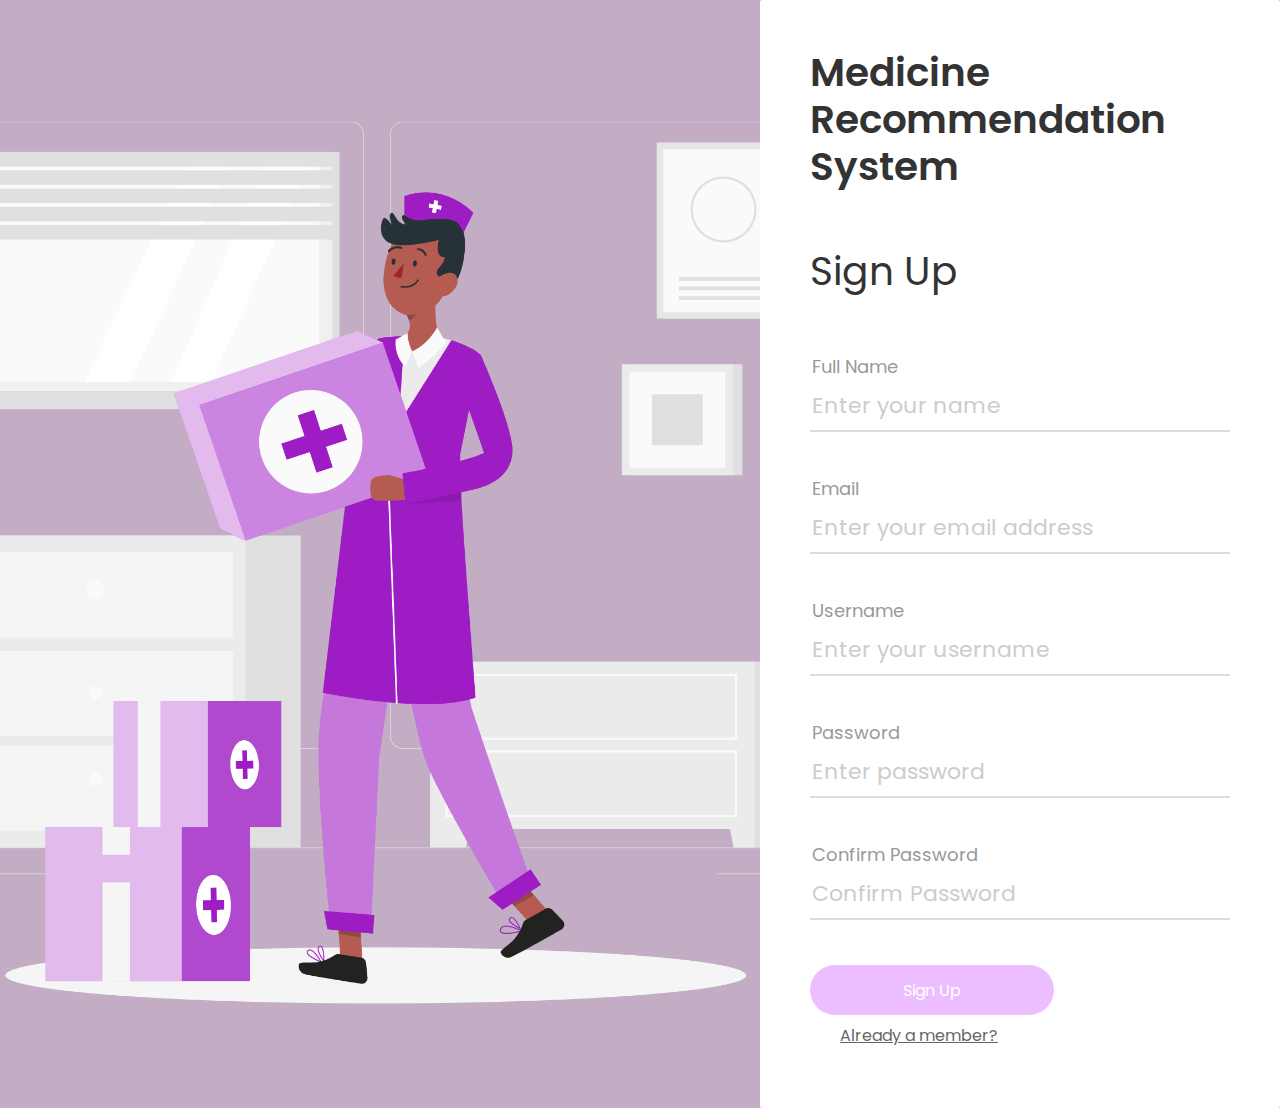
==== commit 3d5a5028: "Added Home Page" ====
--- a/templates/index.html
+++ b/templates/index.html
@@ -10,11 +10,11 @@
 	<link rel="stylesheet" type="text/css" href="../static/util.css">
 	<link rel="stylesheet" type="text/css" href="../static/main.css">
 </head>
-<body style="background-color: #9FC3FE;">
+<body style="background-color: #c2adc5;">
 	
 	<div class="limiter">
 		<div class="container-login100">
-			<div class="login100-more" style="background-image: url('../static/images/bg-01.png');"></div>
+			<div class="login100-more" style="background-image: url('../static/images/Medicine-rafiki.png');"></div>
 
 			<div class="wrap-login100 p-l-50 p-r-50 p-t-50 p-b-50">
 				<form class="login100-form validate-form">
--- a/static/main.css
+++ b/static/main.css
@@ -137,7 +137,7 @@
 }
 
 .hov1:hover {
-  color: #7ACFFC;
+  color: #440a67;
 }
 
 
@@ -329,7 +329,7 @@
   z-index: -1;
   width: 100%;
   height: 300%;
-  background: #D8E9FF;
+  background: #edbeff;
   bottom: -100%;
   left: 0;
   padding-left: 50px;
@@ -359,7 +359,7 @@
 }
 
 .wrap-login100-form-btn:hover .login100-form-bgbtn {
-  background: #7ACFFC;
+  background: #440a67;
   bottom: 0;
 }
 
